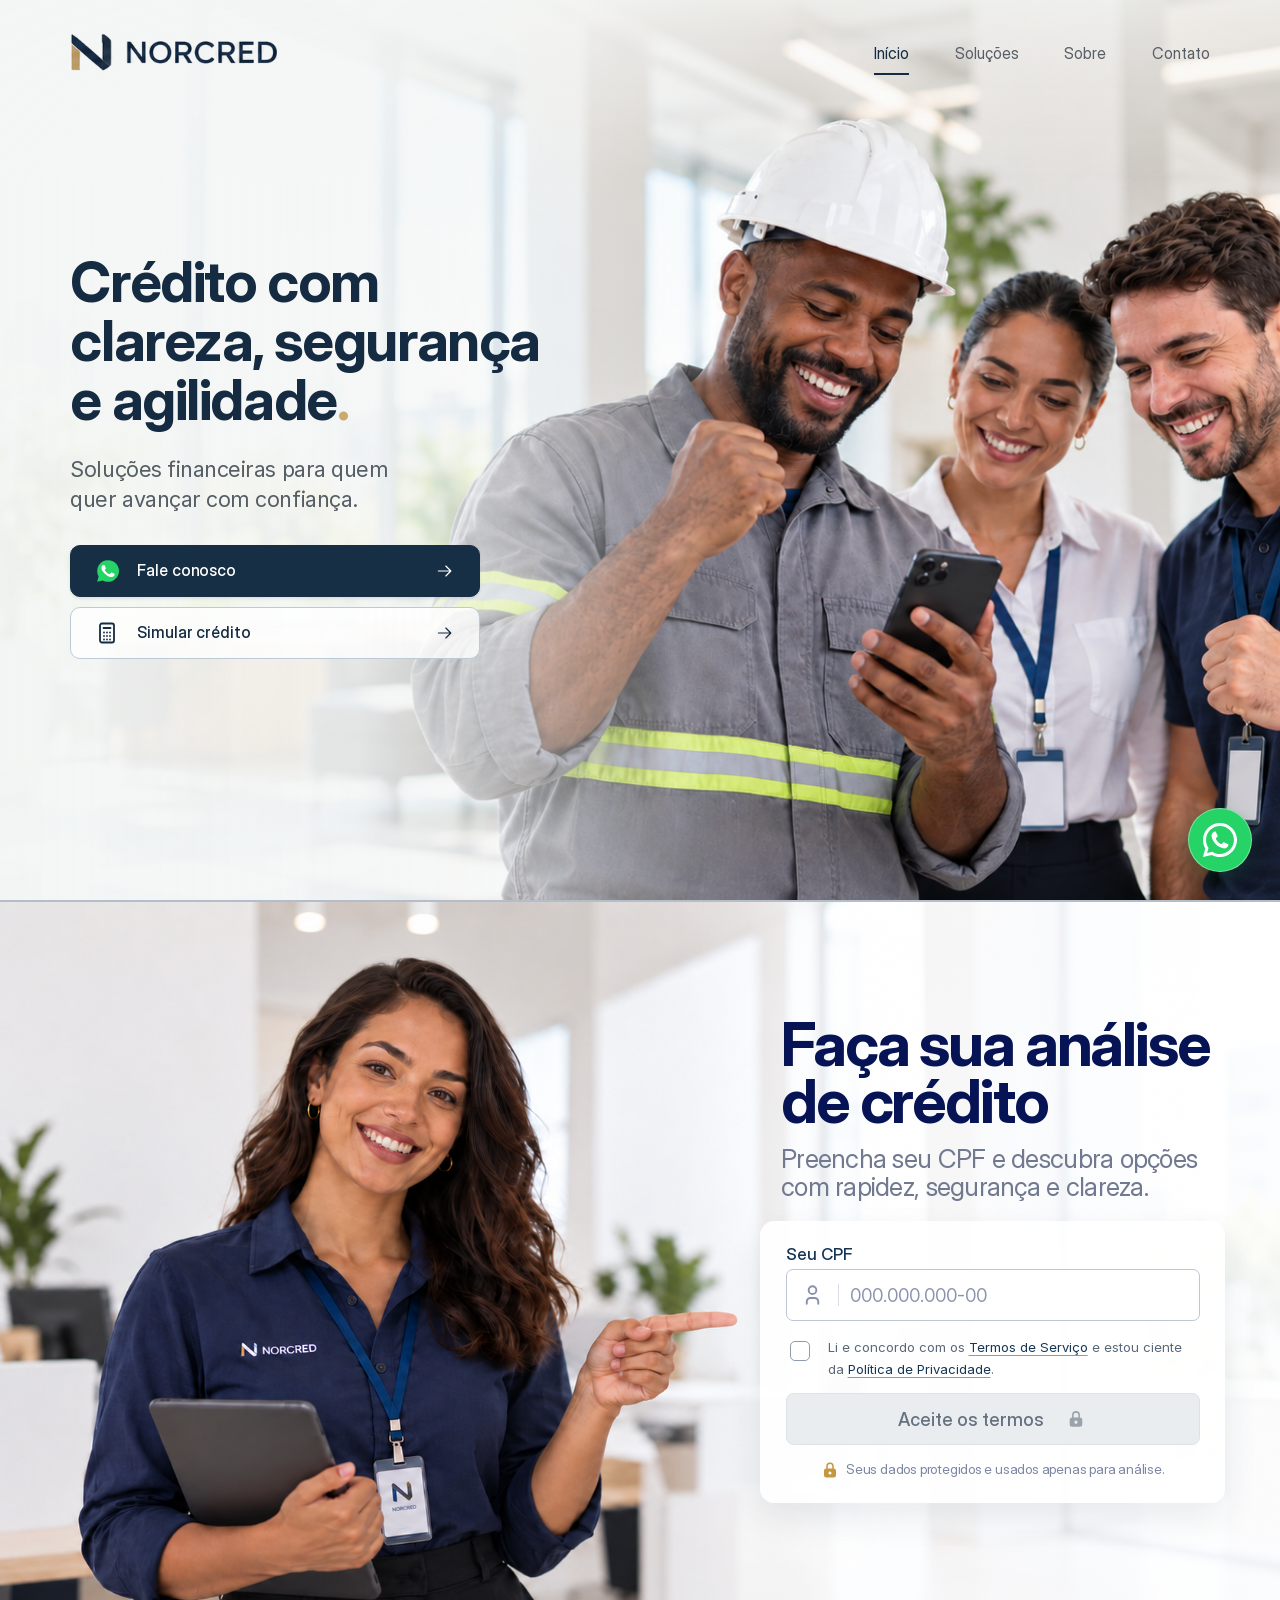
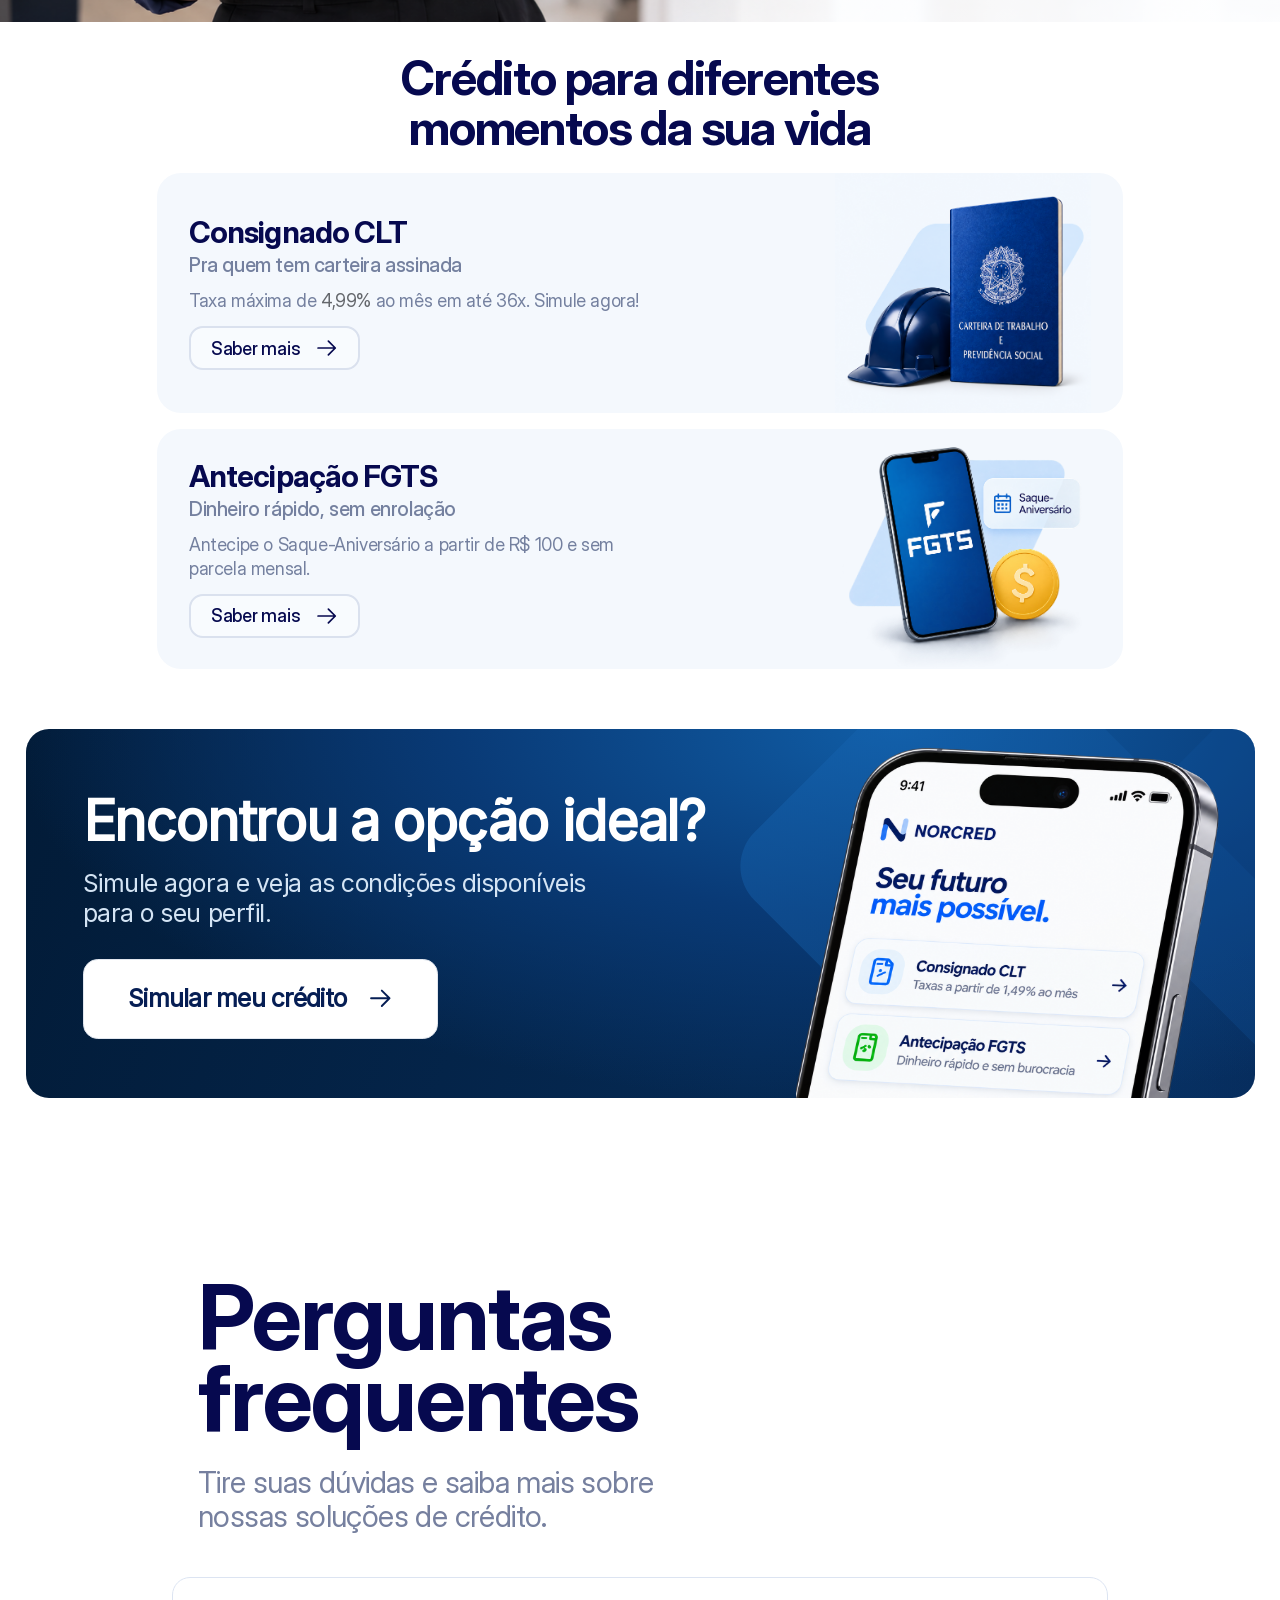
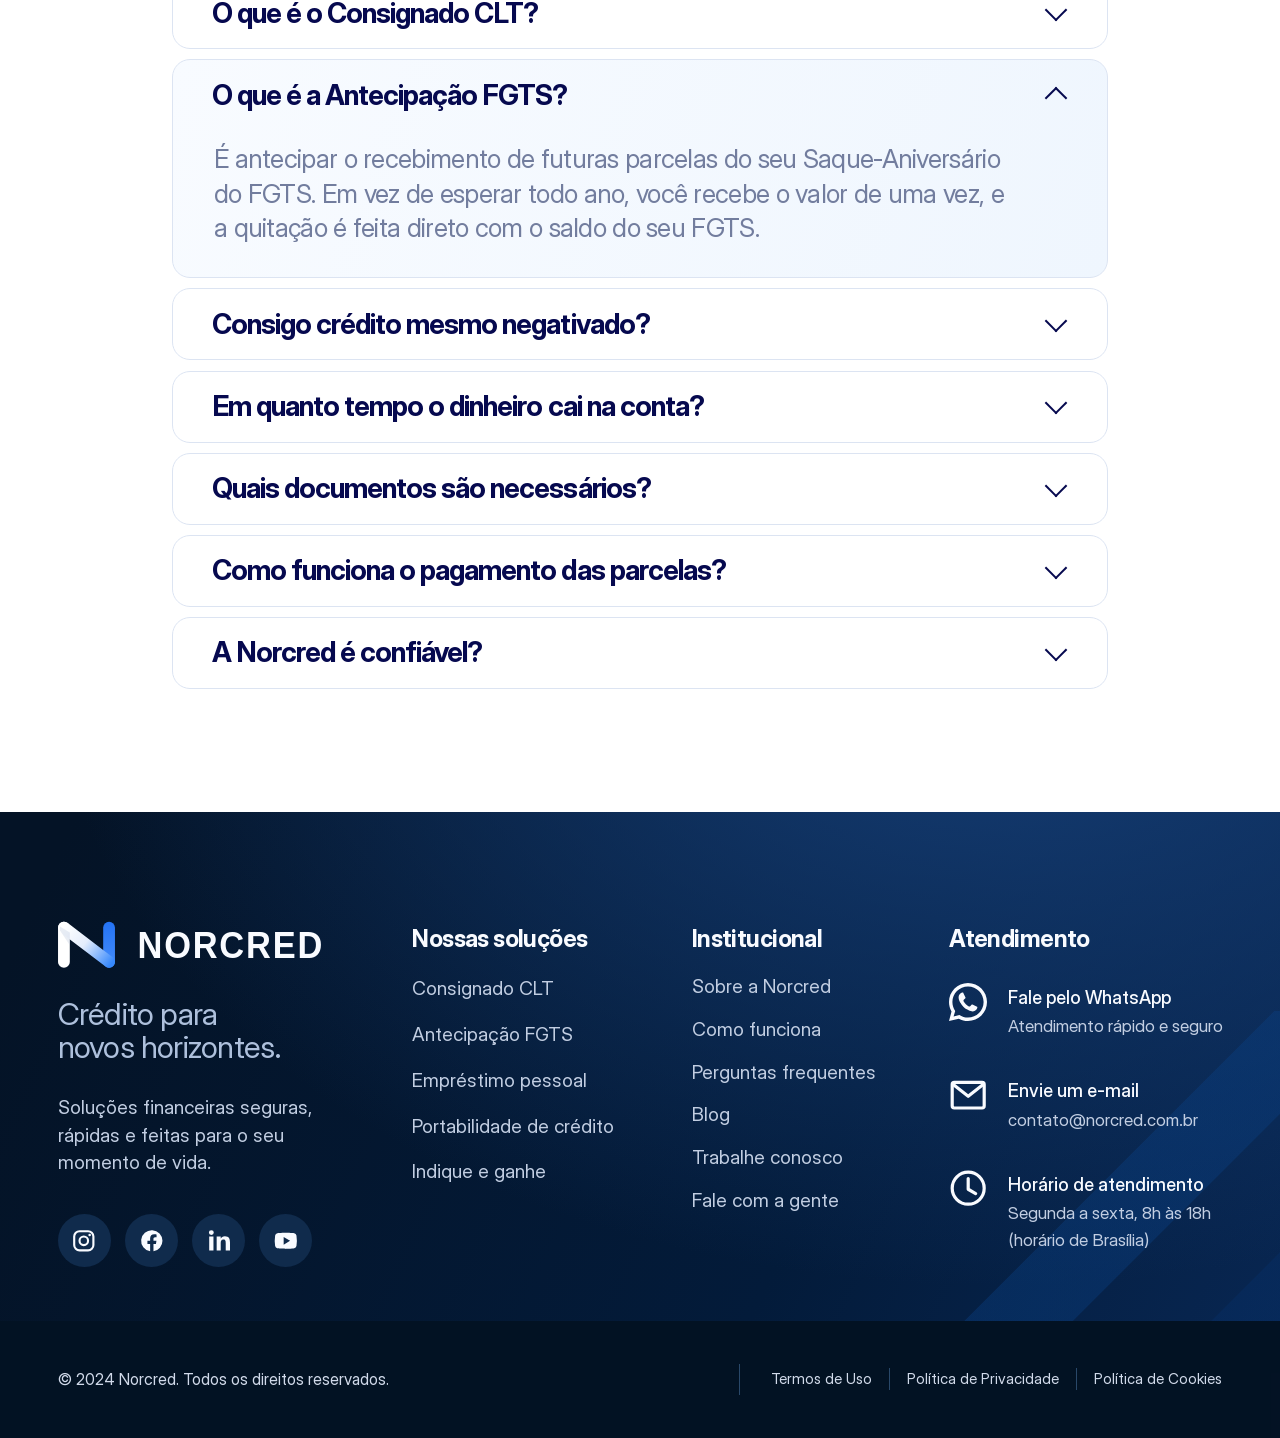
==== index.html @ 3c306333 "Publish Norcred website" ====
<!doctype html>
<html lang="pt-BR">
<head>
  <meta charset="utf-8">
  <meta name="viewport" content="width=device-width, initial-scale=1, viewport-fit=cover">
  <meta name="theme-color" content="#152b41">
  <meta name="description" content="Norcred. Crédito com clareza, segurança e agilidade. Soluções financeiras para quem quer avançar com confiança.">
  <title>Norcred — Crédito com clareza, segurança e agilidade</title>
  <link rel="preload" href="assets/fonts/InterDisplay-Regular.woff2" as="font" type="font/woff2" crossorigin>
  <link rel="preload" href="assets/fonts/InterDisplay-Bold.woff2" as="font" type="font/woff2" crossorigin>
  <link rel="preload" href="assets/fonts/InterDisplay-Medium.woff2" as="font" type="font/woff2" crossorigin>
  <link rel="preload" href="assets/fonts/Inter-Regular.woff2" as="font" type="font/woff2" crossorigin>
  <link rel="stylesheet" href="norcred.css?v=cpf-video-2">
  <link rel="stylesheet" href="simulation-banner.css">
  <link rel="stylesheet" href="footer.css">
  <link rel="stylesheet" href="motion.css">
  <script src="norcred.js?v=cpf-video-2" defer></script>
  <script src="motion.js" defer></script>
  
</head>
<body>
  <a class="skip-link" href="#conteudo">Pular para o conteúdo</a>
  <main class="hero-shell" id="inicio">
    <section class="hero" aria-labelledby="hero-title">
      <!-- The supplied photo is the decorative hero background. Copy and controls remain HTML. -->
      <div class="hero__background" aria-hidden="true">
        <div class="hero__parallax">
          <img class="hero__art" src="assets/hero-workers.png" alt="" width="1672" height="941" fetchpriority="high" decoding="async">
          <img class="hero__mobile-art" src="assets/hero-mobile.png" alt="" width="941" height="1672" fetchpriority="high" decoding="async">
        </div>
      </div>
      <div class="hero__overlay" aria-hidden="true"></div>
      <header class="site-header">
        <a class="brand" href="#inicio" aria-label="Norcred — início">
          <img src="assets/norcred-logo.png" alt="NORCRED" width="274" height="54">
        </a>
        <button class="menu-toggle" type="button" aria-label="Abrir menu" aria-expanded="false" aria-controls="main-nav">
          <span></span><span></span><span></span>
        </button>
        <nav class="main-nav" id="main-nav" aria-label="Navegação principal">
          <a class="main-nav__link is-active" href="#inicio" aria-current="page">Início</a>
          <a class="main-nav__link" href="#solucoes" data-destination="solutions">Soluções</a>
          <a class="main-nav__link" href="#sobre" data-destination="about">Sobre</a>
          <a class="main-nav__link" href="#contato" data-destination="contact">Contato</a>
        </nav>
      </header>

      <div class="hero__content" id="conteudo" tabindex="-1">
        <h1 class="hero__title" id="hero-title">
          <span>Crédito com</span>
          <span>clareza, segurança</span>
          <span>e agilidade<span class="hero__period">.</span></span>
        </h1>
        <p class="hero__description">Soluções financeiras para quem<br class="desktop-break"> quer avançar com confiança.</p>
        <div class="hero__actions" aria-label="Atendimento e simulação">
          <a class="button button--primary" href="#contato" data-destination="contact">
            <svg class="button__leading-icon button__whatsapp-icon" viewBox="0 0 24 24" aria-hidden="true" focusable="false">
              <path fill="currentColor" d="M12 2a10 10 0 0 0-8.66 15L2 22l5.13-1.34A10 10 0 1 0 12 2Z"/>
              <path fill="#fff" d="M17.47 14.38c-.3-.15-1.77-.87-2.04-.97-.27-.1-.47-.15-.67.15-.2.3-.77.97-.94 1.17-.17.2-.35.22-.65.07-.3-.15-1.26-.46-2.4-1.48-.89-.79-1.49-1.77-1.67-2.07-.17-.3-.02-.46.13-.61.13-.13.3-.35.45-.52.15-.18.2-.3.3-.5.1-.2.05-.37-.03-.52-.07-.15-.67-1.62-.92-2.22-.24-.58-.49-.5-.67-.51h-.57c-.2 0-.52.07-.8.37-.27.3-1.04 1.02-1.04 2.49s1.07 2.89 1.22 3.09c.15.2 2.11 3.22 5.11 4.52.71.3 1.27.49 1.7.62.71.23 1.36.2 1.87.12.57-.08 1.77-.72 2.02-1.42.25-.7.25-1.3.17-1.42-.07-.12-.27-.2-.57-.35Z"/>
            </svg>
            <span>Fale conosco</span>
            <svg viewBox="0 0 24 24" fill="none" aria-hidden="true"><path d="M4 12h15M13 6l6 6-6 6"/></svg>
          </a>
          <a class="button button--secondary" href="#simular" data-destination="simulation">
            <svg class="button__leading-icon" viewBox="0 0 24 24" fill="none" aria-hidden="true"><rect x="5" y="2.5" width="14" height="19" rx="2"/><path d="M8.5 7h7M9 11.5h.01M12 11.5h.01M15 11.5h.01M9 15h.01M12 15h.01M15 15h.01M9 18.5h.01M12 18.5h.01M15 18.5h.01"/></svg>
            <span>Simular crédito</span>
            <svg viewBox="0 0 24 24" fill="none" aria-hidden="true"><path d="M4 12h15M13 6l6 6-6 6"/></svg>
          </a>
        </div>
      </div>
      <p class="hero__signature">Pessoas<br>movem<br>histórias.</p>
    </section>
    <hr class="section-divider" aria-hidden="true">
    <section class="credit" id="simular" aria-labelledby="credit-title">
      <img class="credit__background" src="assets/credit-advisor.png" alt="" width="1672" height="941" loading="lazy" decoding="async">
      <img class="credit__mobile-art" src="assets/credit-mobile-consent.png" alt="" width="941" height="1672" loading="lazy" decoding="async">
      <video class="credit__motion" muted playsinline preload="none" disablepictureinpicture aria-hidden="true" tabindex="-1"></video>
      <div class="credit__content">
        <div class="credit__intro">
          <h2 id="credit-title">Faça sua análise<br> de crédito</h2>
          <p>Preencha seu CPF e descubra opções<br class="credit__break"> com rapidez, segurança e clareza.</p>
        </div>
        <form class="credit__form" novalidate>
          <label for="cpf">Seu CPF</label>
          <div class="credit__field">
            <span class="credit__user" aria-hidden="true"></span>
            <input id="cpf" name="cpf" type="text" inputmode="numeric" autocomplete="off" spellcheck="false" maxlength="14" placeholder="000.000.000-00" required aria-describedby="cpf-error cpf-privacy">
          </div>
          <p class="credit__error" id="cpf-error" aria-live="polite" hidden></p>
          <div class="credit__consent">
            <input id="credit-consent" name="termsAccepted" type="checkbox" required aria-labelledby="credit-consent-label" aria-describedby="credit-consent-error" data-terms-version="2026-09-27">
            <p id="credit-consent-label"><label for="credit-consent">Li e concordo com os</label> <a href="termos-de-uso.html" target="_blank" rel="noopener" aria-label="Termos de Serviço (abre em nova aba)">Termos de Serviço</a> <label for="credit-consent">e estou ciente da</label> <a href="politica-de-privacidade.html" target="_blank" rel="noopener" aria-label="Política de Privacidade (abre em nova aba)">Política de Privacidade</a>.</p>
          </div>
          <p class="credit__error" id="credit-consent-error" aria-live="polite" hidden></p>
          <button class="credit__submit" type="submit" disabled aria-label="Aceite os termos para continuar" aria-describedby="credit-consent-label">
            <span class="credit__submit-copy" aria-hidden="true"><span class="credit__submit-pending">Aceite os termos</span><span class="credit__submit-ready">Analisar crédito</span></span><span class="credit__arrow" aria-hidden="true"></span>
          </button>
          <span class="visually-hidden" id="credit-consent-status" role="status"></span>
          <p class="credit__privacy" id="cpf-privacy"><span class="credit__lock" aria-hidden="true"></span><span>Seus dados protegidos e usados apenas para análise.</span></p>
        </form>
      </div>
    </section>
    <section class="solutions" id="solucoes" aria-labelledby="solutions-title">
      <div class="solutions__inner">
        <header class="solutions__header">
          <h2 id="solutions-title">Crédito para diferentes<br class="solutions__title-break"> momentos da sua vida</h2>
        </header>
        <div class="solutions__list">
          <article class="solution-card solution-card--clt" aria-labelledby="solution-clt-title">
            <div class="solution-card__content">
              <h3 id="solution-clt-title">Consignado CLT</h3>
              <p class="solution-card__subtitle">Pra quem tem carteira assinada</p>
              <p class="solution-card__description">Taxa máxima de <span>4,99%</span> ao mês<br class="solution-card__break"> em até 36x. Simule agora!</p>
              <a class="solution-card__link" href="#simular" aria-label="Saber mais sobre Consignado CLT">
                Saber mais
                <svg viewBox="0 0 32 32" fill="none" aria-hidden="true"><path d="M3 16h25M18 6l10 10-10 10"/></svg>
              </a>
            </div>
            <img class="solution-card__art" src="assets/solutions-clt.png" alt="" width="1254" height="1254" loading="lazy" decoding="async">
          </article>
          <article class="solution-card solution-card--fgts" aria-labelledby="solution-fgts-title">
            <div class="solution-card__content">
              <h3 id="solution-fgts-title">Antecipação FGTS</h3>
              <p class="solution-card__subtitle">Dinheiro rápido, sem enrolação</p>
              <p class="solution-card__description">Antecipe o Saque-Aniversário<br class="solution-card__break"> a partir de R$ 100 e sem<br class="solution-card__break"> parcela mensal.</p>
              <a class="solution-card__link" href="#simular" aria-label="Saber mais sobre Antecipação FGTS">
                Saber mais
                <svg viewBox="0 0 32 32" fill="none" aria-hidden="true"><path d="M3 16h25M18 6l10 10-10 10"/></svg>
              </a>
            </div>
            <img class="solution-card__art" src="assets/solutions-fgts.png" alt="" width="1254" height="1254" loading="lazy" decoding="async">
          </article>
        </div>
      </div>
    </section>
    <section class="simulation-banner" aria-labelledby="simulation-banner-title">
      <div class="simulation-banner__panel">
        <div class="simulation-banner__content">
          <h2 id="simulation-banner-title">Encontrou a opção ideal?</h2>
          <p class="simulation-banner__description">Simule agora e veja as condições disponíveis<br class="simulation-banner__break"> para o seu perfil.</p>
          <div class="simulation-banner__actions">
            <a class="simulation-banner__button" href="#simular">
              <span>Simular meu crédito</span>
              <svg viewBox="0 0 32 32" fill="none" aria-hidden="true"><path d="M4 16h24M18 6l10 10-10 10"/></svg>
            </a>
          </div>
        </div>
        <img class="simulation-banner__phone" src="assets/simulation-phone.png" alt="" width="1254" height="1254" loading="lazy" decoding="async">
      </div>
    </section>
    <section class="faq" id="perguntas-frequentes" aria-labelledby="faq-title">
      <div class="faq__inner">
        <header class="faq__header">
          <div class="faq__intro">
            <h2 id="faq-title">Perguntas<br>frequentes</h2>
            <p>Tire suas dúvidas e saiba mais sobre<br class="faq__break"> nossas soluções de crédito.</p>
          </div>
          <img class="faq__art" src="assets/faq-bubbles.png" alt="" width="1254" height="1254" loading="lazy" decoding="async">
        </header>
        <div class="faq__list">
          <details class="faq__item" name="norcred-faq">
            <summary>O que é o Consignado CLT?<span class="faq__chevron" aria-hidden="true"></span></summary>
            <div class="faq__answer"><p>É uma modalidade de crédito para quem trabalha com carteira assinada, com parcelas descontadas diretamente na folha de pagamento. As condições e a disponibilidade dependem da análise da instituição financeira.</p></div>
          </details>
          <details class="faq__item" name="norcred-faq" open>
            <summary>O que é a Antecipação FGTS?<span class="faq__chevron" aria-hidden="true"></span></summary>
            <div class="faq__answer"><p>É antecipar o recebimento de futuras parcelas do seu Saque-Aniversário do FGTS. Em vez de esperar todo ano, você recebe o valor de uma vez, e a quitação é feita direto com o saldo do seu FGTS.</p></div>
          </details>
          <details class="faq__item" name="norcred-faq">
            <summary>Consigo crédito mesmo negativado?<span class="faq__chevron" aria-hidden="true"></span></summary>
            <div class="faq__answer"><p>A disponibilidade depende da modalidade de crédito e dos critérios da instituição financeira. A simulação permite consultar as opções para o seu perfil, sem garantia de aprovação.</p></div>
          </details>
          <details class="faq__item" name="norcred-faq">
            <summary>Em quanto tempo o dinheiro cai na conta?<span class="faq__chevron" aria-hidden="true"></span></summary>
            <div class="faq__answer"><p>O prazo varia conforme a modalidade, a aprovação da proposta e a validação dos dados. Confira a previsão de liberação durante a contratação.</p></div>
          </details>
          <details class="faq__item" name="norcred-faq">
            <summary>Quais documentos são necessários?<span class="faq__chevron" aria-hidden="true"></span></summary>
            <div class="faq__answer"><p>A documentação depende da modalidade e da instituição financeira. Tenha em mãos seu CPF, documento de identificação e dados bancários; outros documentos poderão ser solicitados durante a análise.</p></div>
          </details>
          <details class="faq__item" name="norcred-faq">
            <summary>Como funciona o pagamento das parcelas?<span class="faq__chevron" aria-hidden="true"></span></summary>
            <div class="faq__answer"><p>No Consignado CLT, as parcelas são descontadas na folha de pagamento. Na Antecipação FGTS, a quitação utiliza os valores do Saque-Aniversário vinculados ao contrato. Confira as condições da sua proposta antes de contratar.</p></div>
          </details>
          <details class="faq__item" name="norcred-faq">
            <summary>A Norcred é confiável?<span class="faq__chevron" aria-hidden="true"></span></summary>
            <div class="faq__answer"><p>Antes de contratar, confira os canais oficiais, a identificação da instituição responsável e as condições da proposta. Para esclarecer informações sobre a Norcred, consulte diretamente os canais oficiais da empresa.</p></div>
          </details>
        </div>
      </div>
    </section>
  </main>

  <footer class="site-footer" aria-label="Rodapé Norcred">
    <div class="site-footer__main">
      <div class="site-footer__inner">
        <div class="site-footer__columns">
          <div class="site-footer__brand">
            <a class="site-footer__logo" href="#inicio" aria-label="Norcred — início"><img src="assets/footer-logo.svg" alt="NORCRED" width="274" height="54" loading="lazy"></a>
            <p class="site-footer__tagline">Crédito para<br>novos horizontes.</p>
            <p class="site-footer__description">Soluções financeiras seguras,<br>rápidas e feitas para o seu<br>momento de vida.</p>
            <nav class="site-footer__social" aria-label="Redes sociais">
              <a href="#instagram" data-destination="instagram" aria-label="Instagram"><svg viewBox="0 0 24 24" fill="none" aria-hidden="true"><rect x="3" y="3" width="18" height="18" rx="5" stroke="currentColor" stroke-width="2"/><circle cx="12" cy="12" r="4" stroke="currentColor" stroke-width="2"/><circle cx="17.5" cy="6.5" r="1.2" fill="currentColor"/></svg></a>
              <a href="#facebook" data-destination="facebook" aria-label="Facebook"><svg viewBox="0 0 24 24" fill="currentColor" aria-hidden="true"><path d="M22 12a10 10 0 1 0-11.56 9.88v-6.99H7.9V12h2.54V9.8c0-2.51 1.5-3.9 3.78-3.9 1.1 0 2.24.2 2.24.2v2.46H15.2c-1.24 0-1.63.77-1.63 1.56V12h2.78l-.45 2.89h-2.33v6.99A10 10 0 0 0 22 12Z"/></svg></a>
              <a href="#linkedin" data-destination="linkedin" aria-label="LinkedIn"><svg viewBox="0 0 24 24" fill="currentColor" aria-hidden="true"><path d="M3 8h4v13H3zm2-6a2.3 2.3 0 1 0 0 4.6A2.3 2.3 0 0 0 5 2Zm5 6h3.8v1.8h.1c.5-1 1.8-2.1 3.8-2.1 4 0 4.8 2.6 4.8 6V21h-4v-6.5c0-1.6 0-3.6-2.2-3.6s-2.5 1.7-2.5 3.5V21H10Z"/></svg></a>
              <a href="#youtube" data-destination="youtube" aria-label="YouTube"><svg viewBox="0 0 24 24" fill="currentColor" aria-hidden="true"><path d="M22 7.1a3 3 0 0 0-2.1-2.2C18 4.4 12 4.4 12 4.4s-6 0-7.9.5A3 3 0 0 0 2 7.1a31 31 0 0 0 0 9.8 3 3 0 0 0 2.1 2.2c1.9.5 7.9.5 7.9.5s6 0 7.9-.5a3 3 0 0 0 2.1-2.2 31 31 0 0 0 0-9.8ZM10 15.6V8.4l6 3.6Z"/></svg></a>
            </nav>
          </div>
          <nav class="site-footer__nav" aria-labelledby="footer-solutions-title">
            <h2 id="footer-solutions-title">Nossas soluções</h2>
            <ul>
              <li><a href="#solution-clt-title">Consignado CLT</a></li>
              <li><a href="#solution-fgts-title">Antecipação FGTS</a></li>
              <li><a href="#emprestimo-pessoal" data-destination="personalLoan">Empréstimo pessoal</a></li>
              <li><a href="#portabilidade" data-destination="portability">Portabilidade de crédito</a></li>
              <li><a href="#indique-e-ganhe" data-destination="referral">Indique e ganhe</a></li>
            </ul>
          </nav>
          <nav class="site-footer__nav" aria-labelledby="footer-institutional-title">
            <h2 id="footer-institutional-title">Institucional</h2>
            <ul>
              <li><a href="#sobre" data-destination="about">Sobre a Norcred</a></li>
              <li><a href="#como-funciona" data-destination="howItWorks">Como funciona</a></li>
              <li><a href="#perguntas-frequentes">Perguntas frequentes</a></li>
              <li><a href="#blog" data-destination="blog">Blog</a></li>
              <li><a href="#trabalhe-conosco" data-destination="careers">Trabalhe conosco</a></li>
              <li><a href="#contato" data-destination="contact">Fale com a gente</a></li>
            </ul>
          </nav>
          <section class="site-footer__contact" aria-labelledby="footer-contact-title">
            <h2 id="footer-contact-title">Atendimento</h2>
            <a class="site-footer__contact-item" href="#contato" data-destination="whatsapp">
              <span class="site-footer__whatsapp" aria-hidden="true"></span>
              <span><strong>Fale pelo WhatsApp</strong><span>Atendimento rápido e seguro</span></span>
            </a>
            <a class="site-footer__contact-item" href="mailto:contato@norcred.com.br">
              <svg viewBox="0 0 36 36" fill="none" aria-hidden="true"><rect x="3" y="6" width="30" height="24" rx="2"/><path d="m4 8 14 11L32 8"/></svg>
              <span><strong>Envie um e-mail</strong><span>contato@norcred.com.br</span></span>
            </a>
            <div class="site-footer__contact-item">
              <svg viewBox="0 0 36 36" fill="none" aria-hidden="true"><circle cx="18" cy="18" r="15"/><path d="M18 9v10l7 4"/></svg>
              <span><strong>Horário de atendimento</strong><span>Segunda a sexta, 8h às 18h<br>(horário de Brasília)</span></span>
            </div>
          </section>
        </div>
      </div>
    </div>
    <div class="site-footer__bottom">
      <div class="site-footer__inner site-footer__legal">
        <p>© 2024 Norcred. Todos os direitos reservados.</p>
        <nav aria-label="Informações legais">
          <a href="termos-de-uso.html">Termos de Uso</a>
          <a href="politica-de-privacidade.html">Política de Privacidade</a>
          <a href="politica-de-privacidade.html#cookies">Política de Cookies</a>
        </nav>
      </div>
    </div>
  </footer>

  <a class="whatsapp-float" href="#contato" data-destination="whatsapp" aria-label="Fale com a Norcred pelo WhatsApp" title="Fale conosco pelo WhatsApp">
    <span class="whatsapp-float__icon" aria-hidden="true"></span>
  </a>

  <!-- This small fallback prevents demo links from silently leading to non-existent pages. -->
  <dialog class="connection-dialog" aria-labelledby="dialog-title" aria-describedby="dialog-description">
    <form method="dialog"><button class="dialog-close" aria-label="Fechar" type="submit">×</button></form>
    <p class="dialog-eyebrow">NORCRED</p>
    <h2 id="dialog-title">Fale com a Norcred</h2>
    <p id="dialog-description"></p>
    <form method="dialog"><button class="dialog-confirm" type="submit">Entendi</button></form>
  </dialog>
  <noscript><p class="noscript-note">Para ativar os links de atendimento desta demonstração, habilite o JavaScript.</p></noscript>

</body>
</html>
---- norcred.css ----
/* Critical faces are preloaded. Optional swapping prevents late font layout shifts. */
/* NORCRED — fonts, tokens, layout, components, states, motion, responsive rules. */
@font-face {
  font-family: 'Norcred Display'; font-style: normal; font-weight: 400; font-display: optional;
  src: local('Inter Display'), local('Inter Display Regular'), url('assets/fonts/InterDisplay-Regular.woff2') format('woff2');
}
@font-face {
  font-family: 'Norcred Display'; font-style: normal; font-weight: 500; font-display: optional;
  src: local('Inter Display Medium'), url('assets/fonts/InterDisplay-Medium.woff2') format('woff2');
}
@font-face {
  font-family: 'Norcred Display'; font-style: normal; font-weight: 700; font-display: optional;
  src: local('Inter Display Bold'), url('assets/fonts/InterDisplay-Bold.woff2') format('woff2');
}
@font-face {
  font-family: 'Norcred Text'; font-style: normal; font-weight: 400; font-display: optional;
  src: local('Inter Regular'), url('assets/fonts/Inter-Regular.woff2') format('woff2');
}
@font-face {
  font-family: 'Norcred Signature'; font-style: normal; font-weight: 400; font-display: swap;
  src: url('assets/fonts/Caveat-Regular.ttf') format('truetype');
}

/* 1. TOKENS — fluid values resolve against the hero's container. */
:root {
  color-scheme: light;
  --color-ink: #142b41;
  --color-muted: #555d65;
  --color-page: #ececeb;
  --color-surface: #f4f6f5;
  --color-primary: #152b41;
  --color-primary-hover: #223f59;
  --color-secondary: #26374a;
  --color-border: #a5a7ac;
  --color-focus: #967a3e;
  --scroll-track: #e6e6e2;
  --scroll-thumb: #967a4c;
  --scroll-thumb-light: #b6a078;
  --scroll-thumb-active: #786039;
  --font-display: 'Norcred Display', 'Inter', Arial, sans-serif;
  --font-text: 'Norcred Text', 'Inter', Arial, sans-serif;
  --space-1: .5rem;
  --space-2: .75rem;
  --space-3: 1rem;
  --space-4: 1.5rem;
  --space-5: 2rem;
  --space-6: 3rem;
  --radius-sm: .5rem;
  --radius-md: .625rem;
  --radius-lg: .75rem;
  --radius-dialog: 1rem;
  --touch-target: 2.75rem;
  --ease-out: cubic-bezier(.22, 1, .36, 1);
  --duration-interaction: 220ms;
  --duration-entrance: 700ms;
  --parallax-limit: 5px;
}

.hero {
  --fluid-unit: 1vw;
  --content-width: 93rem;
  --page-padding: max(clamp(1.25rem, calc(5.5 * var(--fluid-unit)), 5.75rem), env(safe-area-inset-left), env(safe-area-inset-right));
  --header-padding: max(clamp(1.5rem, calc(2.4 * var(--fluid-unit)), 2.5rem), env(safe-area-inset-top));
  --logo-width: clamp(10.5rem, calc(16.4 * var(--fluid-unit)), 17.125rem);
  --text-title: clamp(3rem, calc(4.426 * var(--fluid-unit)), 5rem);
  --text-body: clamp(1.125rem, calc(1.675 * var(--fluid-unit)), 1.75rem);
  --text-nav: clamp(1rem, calc(1.2 * var(--fluid-unit)), 1.25rem);
  --text-button: clamp(1rem, calc(1.196 * var(--fluid-unit)), 1.25rem);
  --title-leading: 1.04;
  --body-leading: 1.4;
  --title-width: 55%;
  --body-width: 29rem;
  --actions-width: 55%;
  --content-top: clamp(4rem, 9svh, 8rem);
  --content-bottom: clamp(6rem, 16svh, 12rem);
  --content-margin: auto;
  --description-gap: clamp(1.5rem, calc(1.6 * var(--fluid-unit)), 1.75rem);
  --actions-gap: clamp(1.75rem, calc(2.43 * var(--fluid-unit)), 2.75rem);
  --button-gap: clamp(.75rem, calc(2 * var(--fluid-unit)), 2.125rem);
  --nav-gap: clamp(1.5rem, calc(3.55 * var(--fluid-unit)), 3.75rem);
  --button-height: 3.5rem;
  --button-width: clamp(11rem, calc(14.23 * var(--fluid-unit)), 15rem);
  --button-padding: clamp(1.25rem, calc(2 * var(--fluid-unit)), 2rem);
  --button-icon-gap: var(--space-3);
  --button-radius: var(--radius-lg);
  --hero-height: max(42rem, 100svh);
  --photo-height: 100%;
  --photo-reserve: 0px;
  --photo-position: center;
  --image-bleed: 0px;
  --parallax-enabled: 1;
  --overlay: linear-gradient(90deg, rgba(244,246,245,.96) 0%, rgba(244,246,245,.88) 28%, rgba(244,246,245,.5) 42%, rgba(244,246,245,0) 60%), linear-gradient(180deg, rgba(244,246,245,.72) 0%, rgba(244,246,245,0) 20%);
}

@supports (width: 1cqw) {
  .hero { --fluid-unit: 1cqw; }
}

/* 2. LAYOUT — only image layers and the compact navigation float. */
*, *::before, *::after { box-sizing: border-box; }
html { scroll-behavior: smooth; }
/* Native desktop controls retain dragging, keyboard and wheel behavior. */
html, .connection-dialog, .main-nav {
  scrollbar-width: thin;
  scrollbar-color: var(--scroll-thumb) var(--scroll-track);
}
@supports selector(::-webkit-scrollbar) {
  html, .connection-dialog, .main-nav { scrollbar-width: auto; scrollbar-color: auto; }
  ::-webkit-scrollbar { width: 12px; height: 12px; }
  ::-webkit-scrollbar-track { background: var(--scroll-track); }
  ::-webkit-scrollbar-thumb {
    min-height: 48px;
    border: 3px solid var(--scroll-track);
    border-radius: 999px;
    background: linear-gradient(90deg, var(--scroll-thumb-light), var(--scroll-thumb));
    background-clip: padding-box;
  }
  ::-webkit-scrollbar-thumb:hover { background: var(--scroll-thumb); background-clip: padding-box; }
  ::-webkit-scrollbar-thumb:active { background: var(--scroll-thumb-active); background-clip: padding-box; }
  ::-webkit-scrollbar-button { display: none; }
  ::-webkit-scrollbar-corner { background: var(--scroll-track); }
}
/* Touch indicator is decorative: gestures and page scrolling stay native. */
.scroll-indicator {
  display: none;
  position: fixed;
  z-index: 4;
  inset: max(12px, env(safe-area-inset-top)) max(4px, env(safe-area-inset-right)) max(12px, env(safe-area-inset-bottom)) auto;
  width: 3px;
  pointer-events: none;
  border-radius: 999px;
  opacity: .45;
  transition: opacity 260ms ease;
}
.scroll-indicator__thumb {
  display: block;
  width: 100%;
  border-radius: inherit;
  background: linear-gradient(90deg, #c8b58e, var(--scroll-thumb));
  box-shadow: 0 0 0 1px rgba(244, 246, 245, .4);
}
@media (pointer: coarse) {
  html.has-touch-scrollbar { scrollbar-width: none; }
  html.has-touch-scrollbar::-webkit-scrollbar { display: none; }
  .has-touch-scrollbar .scroll-indicator { display: block; }
  .scroll-indicator.is-scrolling { opacity: 1; }
}
@media (prefers-reduced-motion: reduce) {
  .scroll-indicator { transition: none; }
}
@media (forced-colors: active) {
  html, html.has-touch-scrollbar, .connection-dialog, .main-nav { scrollbar-color: auto; scrollbar-width: auto; }
  html.has-touch-scrollbar::-webkit-scrollbar { display: block; }
  ::-webkit-scrollbar-thumb { background: ButtonText; border-color: Canvas; }
  ::-webkit-scrollbar-track, ::-webkit-scrollbar-corner { background: Canvas; }
  .has-touch-scrollbar .scroll-indicator { display: none; }
}
body { margin: 0; background: var(--color-page); color: var(--color-ink); font-family: var(--font-display); -webkit-font-smoothing: antialiased; }
a { color: inherit; text-decoration: none; }
button { font: inherit; cursor: pointer; }
button, a { -webkit-tap-highlight-color: transparent; }
img { display: block; max-width: 100%; }
.hero-shell { container: norcred / inline-size; }
.hero {
  position: relative;
  isolation: isolate;
  display: flex;
  flex-direction: column;
  min-height: var(--hero-height);
  padding-bottom: var(--photo-reserve);
  background: var(--color-surface);
}
.hero__background, .hero__overlay { position: absolute; pointer-events: none; }
.hero__background { inset: auto 0 0; height: var(--photo-height); overflow: hidden; z-index: 0; }
.hero__parallax { position: absolute; inset: calc(-1 * var(--image-bleed)); transform: translate3d(var(--pointer-x, 0px), var(--pointer-y, 0px), 0); transition: transform 400ms var(--ease-out); }
.hero__art { width: 100%; height: 100%; object-fit: cover; object-position: var(--photo-position); user-select: none; }
.hero__mobile-art, .hero__signature { display: none; }
.hero__overlay { inset: 0; z-index: 1; background: var(--overlay); }
.site-header, .hero__content { position: relative; width: min(var(--content-width), calc(100% - var(--page-padding) * 2)); margin-inline: auto; }
.site-header { display: flex; align-items: center; justify-content: space-between; gap: var(--space-4); padding-top: var(--header-padding); z-index: 3; }
.hero__content { z-index: 2; margin-block: var(--content-margin); padding-block: var(--content-top) var(--content-bottom); }
.hero__actions { display: flex; flex-wrap: wrap; align-items: stretch; gap: var(--button-gap); max-width: var(--actions-width); margin-top: var(--actions-gap); }

/* 3. COMPONENTS */
.brand { display: block; flex: 0 1 auto; width: var(--logo-width); }
.brand img { width: 100%; height: auto; }
.main-nav { display: flex; align-items: center; gap: var(--nav-gap); }
.main-nav__link { position: relative; display: inline-flex; align-items: center; min-height: var(--touch-target); font-size: var(--text-nav); line-height: 1.5; color: #585e65; white-space: nowrap; }
.main-nav__link::after { content: ''; position: absolute; height: 2px; inset: auto 0 0; background: currentColor; transform: scaleX(0); transform-origin: left; transition: transform var(--duration-interaction) var(--ease-out); }
.menu-toggle { display: none; }
.hero__title { max-width: var(--title-width); margin: 0; font-size: var(--text-title); font-weight: 700; line-height: var(--title-leading); letter-spacing: -.025em; }
.hero__title span { display: block; overflow-wrap: anywhere; }
.hero__title .hero__period { display: inline; }
.hero__description { max-width: var(--body-width); margin: var(--description-gap) 0 0; font: 400 var(--text-body)/var(--body-leading) var(--font-text); letter-spacing: -.022em; color: var(--color-muted); }
.button { display: inline-flex; justify-content: space-between; align-items: center; gap: var(--button-icon-gap); flex: 0 1 auto; min-height: var(--button-height); min-width: var(--button-width); max-width: 100%; padding: var(--space-3) var(--button-padding); border: 1.5px solid transparent; border-radius: var(--button-radius); font: 400 var(--text-button)/1.3 var(--font-text); letter-spacing: -.008em; transition: transform var(--duration-interaction) var(--ease-out); }
.button span { min-width: 0; }
.button svg { width: 1.25rem; height: 1.25rem; flex-shrink: 0; stroke: currentColor; stroke-width: 1.35; stroke-linecap: round; stroke-linejoin: round; transition: transform var(--duration-interaction) var(--ease-out); }
.button .button__leading-icon { display: none; }
.button--primary { color: #fff; background: var(--color-primary); border-color: rgba(255,255,255,.82); box-shadow: inset 0 0 0 1px rgba(6,24,42,.50); }
.button--secondary { color: var(--color-secondary); background: rgba(244,246,245,.35); border-color: var(--color-border); }
.skip-link { position: fixed; top: var(--space-2); left: var(--space-2); z-index: 5; transform: translateY(calc(-100% - 1rem)); padding: var(--space-2) 1.125rem; color: #fff; background: var(--color-ink); border-radius: var(--radius-sm); }
.connection-dialog { width: min(27.5rem, calc(100% - 2.5rem)); max-height: calc(100svh - 2.5rem); overflow-y: auto; padding: clamp(1.5rem, 5vw, 2.25rem); border: 1px solid #d7d9d9; border-radius: var(--radius-dialog); color: var(--color-ink); background: #f4f4f0; box-shadow: 0 24px 90px rgba(15,29,44,.15); }
.connection-dialog::backdrop { background: rgba(12,24,37,.34); backdrop-filter: blur(4px); }
.dialog-close { position: absolute; top: .625rem; right: var(--space-2); width: var(--touch-target); height: var(--touch-target); border: 0; background: transparent; color: var(--color-ink); font-size: 1.75rem; }
.dialog-eyebrow { font-size: .75rem; letter-spacing: .18em; margin: 0 0 1.375rem; }
.connection-dialog h2 { font-size: 1.75rem; line-height: 1.13; letter-spacing: -.03em; margin: 0 0 1.125rem; }
#dialog-description { font-size: 1rem; line-height: 1.55; color: var(--color-muted); }
.dialog-confirm { min-height: var(--touch-target); padding: var(--space-2) 1.375rem; background: var(--color-ink); color: white; border: 0; border-radius: var(--radius-sm); margin-top: var(--space-2); }
.noscript-note { padding: 1.25rem; font: .875rem/1.5 Arial, sans-serif; }

/* 4. STATES — keyboard focus is independent of hover and motion. */
a:focus-visible, button:focus-visible, .hero__content:focus-visible { outline: 3px solid var(--color-focus); outline-offset: 6px; }
.skip-link:focus { transform: none; }
.skip-link:not(:focus) { clip-path: inset(50%); }
.main-nav__link:is(:hover, :focus-visible, .is-active) { color: var(--color-ink); }
.main-nav__link:is(:hover, :focus-visible, .is-active)::after { transform: scaleX(1); }
.button--primary:hover { background: var(--color-primary-hover); }
.button--secondary:hover { background: rgba(255,255,255,.65); border-color: #727c87; }
.button:active { transform: translateY(0); }
.menu-toggle[aria-expanded='true'] span:first-child { transform: translateY(6px) rotate(45deg); }
.menu-toggle[aria-expanded='true'] span:nth-child(2) { opacity: 0; }
.menu-toggle[aria-expanded='true'] span:last-child { transform: translateY(-6px) rotate(-45deg); }

/* 5. ANIMATIONS — finite entrances; no idle animation loop. */
@keyframes hero-enter {
  from { opacity: 0; transform: translateY(10px); }
  to { opacity: 1; transform: translateY(0); }
}
@keyframes hero-image-enter {
  from { transform: scale(1.02); }
  to { transform: scale(1); }
}
@media (prefers-reduced-motion: no-preference) {
  .site-header, .hero__title, .hero__description, .hero__actions .button { animation: hero-enter var(--duration-entrance) var(--ease-out) backwards; }
  .site-header { animation-delay: 60ms; }
  .hero__title { animation-delay: 140ms; }
  .hero__description { animation-delay: 240ms; }
  .hero__actions .button:first-child { animation-delay: 340ms; }
  .hero__actions .button:last-child { animation-delay: 420ms; }
  .hero__art { animation: hero-image-enter 1100ms var(--ease-out) backwards; }
}
@media (hover: hover) and (pointer: fine) and (prefers-reduced-motion: no-preference) {
  .hero { --image-bleed: 6px; }
  .button:hover { transform: translateY(-2px); }
  .button:hover svg { transform: translateX(3px); }
  .button:active { transform: translateY(0); }
}

/* 6. RESPONSIVE RULES — the wrapper, not the window, selects the layout. */
@container norcred (width < 64rem) {
  .hero {
    --photo-height: clamp(20rem, calc(65 * var(--fluid-unit)), 38rem);
    --photo-reserve: var(--photo-height);
    --photo-position: 68% center;
    --hero-height: 100svh;
    --content-margin: 0;
    --content-top: clamp(3rem, 6svh, 5rem);
    --content-bottom: var(--space-5);
    --title-width: 42rem;
    --text-title: clamp(2rem, calc(6 * var(--fluid-unit)), 4rem);
    --body-width: 32rem;
    --text-body: clamp(1.125rem, calc(2.8 * var(--fluid-unit)), 1.5rem);
    --actions-width: 32rem;
    --image-bleed: 0px;
    --parallax-enabled: 0;
    --overlay: linear-gradient(180deg, var(--color-surface) 0%, var(--color-surface) calc(100% - var(--photo-height)), rgba(244,246,245,0) calc(100% - var(--photo-height) + 6rem));
  }
  .desktop-break { display: none; }
}
@container norcred (width < 48rem) {
  .hero {
    --page-padding: max(calc(7.2 * var(--fluid-unit)), env(safe-area-inset-left), env(safe-area-inset-right));
    --header-padding: max(.75rem, calc(2.8 * var(--fluid-unit)), env(safe-area-inset-top));
    --logo-width: calc(33.5 * var(--fluid-unit));
    --text-title: calc(9.56 * var(--fluid-unit));
    --title-leading: .97;
    --title-width: 100%;
    --text-body: max(1rem, calc(4.45 * var(--fluid-unit)));
    --body-leading: 1.23;
    --body-width: 100%;
    --description-gap: calc(3.5 * var(--fluid-unit));
    --content-top: calc(12.2 * var(--fluid-unit));
    --content-bottom: 0px;
    --hero-height: calc(177.68 * var(--fluid-unit));
    --photo-height: calc(177.68 * var(--fluid-unit));
    --photo-reserve: calc(84 * var(--fluid-unit));
    --overlay: none;
    --text-nav: 1rem;
    --actions-width: 100%;
    --actions-gap: calc(5 * var(--fluid-unit));
    --button-gap: calc(1.8 * var(--fluid-unit));
    --button-height: max(var(--touch-target), calc(10.2 * var(--fluid-unit)));
    --button-width: 0px;
    --button-padding: calc(5 * var(--fluid-unit));
    --button-icon-gap: calc(4 * var(--fluid-unit));
    --button-radius: calc(2.1 * var(--fluid-unit));
    --text-button: max(1rem, calc(3.65 * var(--fluid-unit)));
    background: #f8fcff;
  }
  .hero__art { display: none; }
  .hero__mobile-art { display: block; width: 100%; height: 100%; object-fit: cover; user-select: none; mask-image: linear-gradient(to bottom, transparent, #000 10%); }
  .site-header { gap: var(--space-3); width: calc(100% - max(6.1cqw, env(safe-area-inset-left), env(safe-area-inset-right)) * 2); }
  .hero__title { letter-spacing: -.035em; }
  .hero__title .hero__period { color: #ccaa6b; }
  .hero__description { color: #7d8590; letter-spacing: -.025em; }
  .hero__actions { display: grid; grid-template-columns: minmax(0, 1fr); }
  .hero__actions .button { display: grid; grid-template-columns: auto minmax(0, 1fr) auto; padding-block: .5rem; font-family: var(--font-display); font-weight: 500; }
  .button .button__leading-icon { display: block; width: max(1.375rem, 5.3cqw); height: max(1.375rem, 5.3cqw); stroke-width: 1.6; }
  .button .button__whatsapp-icon { width: max(1.625rem, 5.8cqw); height: max(1.625rem, 5.8cqw); color: #25d366; stroke: none; }
  .button--secondary .button__leading-icon { stroke-width: 1.8; }
  .button--primary { background: #172f45; border-color: #172f45; box-shadow: 0 2px 3px rgb(20 43 65 / .1); }
  .button--secondary { background: rgb(255 255 255 / .8); border-color: #bcc9d6; color: var(--color-ink); }
  .hero__signature { display: block; position: absolute; z-index: 2; left: 7.5%; bottom: 4%; margin: 0; color: white; font: 400 6.3cqw/.85 'Norcred Signature', cursive; transform: rotate(-12deg); text-shadow: 0 1px 6px rgb(20 43 65 / .2); }
  .hero__signature::after { content: ''; display: block; width: 12cqw; height: .5cqw; margin: 1.8cqw 0 0 6cqw; border-radius: 100%; background: #d2b071; transform: rotate(-5deg); }
  .menu-toggle { display: grid; place-content: center; gap: 4.5px; flex: 0 0 max(var(--touch-target), 8cqw); width: max(var(--touch-target), 8cqw); height: max(var(--touch-target), 8cqw); padding: 0; border: 1px solid #bcc9d6; border-radius: max(.5rem, 1.6cqw); background: rgba(255,255,255,.4); color: var(--color-ink); }
  .menu-toggle span { display: block; width: max(18px, 3.2cqw); height: 1.5px; background: currentColor; transition: transform var(--duration-interaction) var(--ease-out), opacity var(--duration-interaction); }
  .main-nav { display: none; position: absolute; top: calc(100% + var(--space-2)); left: 0; right: 0; flex-direction: column; align-items: stretch; gap: 0; max-height: calc(100svh - 7rem); overflow-y: auto; padding: var(--space-1) 1.125rem; border: 1px solid #d9dbdd; border-radius: var(--radius-lg); background: #f4f4f2; box-shadow: 0 16px 40px rgba(20,43,65,.10); }
  .main-nav.is-open { display: flex; }
  .main-nav__link { padding-block: var(--space-2); }
  .main-nav__link + .main-nav__link { border-top: 1px solid #dcdedf; }
  .main-nav__link::after { display: none; }
  .main-nav__link.is-active { font-weight: 500; }
}
/* Carry the mobile hero's visual details into the desktop composition. */
@container norcred (width >= 64rem) {
  .hero {
    --actions-width: 25.625rem;
    --button-gap: .625rem;
    --button-height: 3.25rem;
    --button-padding: 1.5rem;
    --button-icon-gap: 1rem;
    --button-radius: .625rem;
  }
  .hero__title .hero__period { color: #ccaa6b; }
  .hero__actions { display: grid; grid-template-columns: minmax(0, 1fr); }
  .hero__actions .button { display: grid; grid-template-columns: 1.625rem minmax(0, 1fr) auto; padding-block: .625rem; font-family: var(--font-display); font-weight: 500; }
  .hero__actions .button__leading-icon { display: block; width: 1.5rem; height: 1.5rem; stroke-width: 1.8; }
  .hero__actions .button__whatsapp-icon { width: 1.625rem; height: 1.625rem; color: #25d366; stroke: none; }
  .hero__actions .button--primary { background: #172f45; border-color: #172f45; box-shadow: 0 2px 3px rgb(20 43 65 / .1); }
  .hero__actions .button--secondary { background: rgb(255 255 255 / .8); border-color: #bcc9d6; color: var(--color-ink); }
  .hero__actions .button--primary:hover { background: var(--color-primary-hover); }
  .hero__actions .button--secondary:hover { background: #fff; border-color: #727c87; }
}
@media (max-height: 40rem) {
  @container norcred (width >= 64rem) {
    .hero { --hero-height: 100svh; --content-top: var(--space-6); --content-bottom: var(--space-6); --text-title: clamp(2.75rem, calc(4.426 * var(--fluid-unit)), 4rem); }
  }
}
@media (prefers-reduced-motion: reduce) {
  html { scroll-behavior: auto; }
  .hero *, .hero *::before, .hero *::after { animation: none !important; transition: none !important; }
  .hero__parallax { transform: none; }
}

/* Credit analysis: proportions follow the supplied 1672 x 941 reference. */
.section-divider {
  height: 2px;
  margin: 0;
  border: 0;
  background: #b3bec9;
}
.credit {
  position: relative;
  isolation: isolate;
  display: grid;
  align-items: center;
  min-height: max(36rem, 56.28cqw);
  background: #f8f9fa;
}
.credit__background { position: absolute; inset: 0; z-index: -2; width: 100%; height: 100%; object-fit: cover; object-position: center; }
.credit__mobile-art { display: none; }
.credit__motion { position: absolute; inset: 0; z-index: -2; width: 100%; height: 100%; object-fit: cover; object-position: center; pointer-events: none; opacity: 0; transition: opacity 240ms ease; }
.credit__motion.is-playing { opacity: 1; }
@media (prefers-reduced-motion: reduce) { .credit__motion { display: none; transition: none; } }
.credit::before { content: ''; position: absolute; inset: 0; z-index: -1; background: linear-gradient(90deg, transparent 53%, rgb(255 255 255 / .62) 66%, rgb(255 255 255 / .78) 100%); pointer-events: none; }
.credit__content { position: relative; top: -.21cqw; width: 36.3%; margin: 0 4.3% 0 auto; padding-block: 3rem; }
.credit__intro { padding-left: 1.615cqw; }
.credit__intro h2 { margin: 0; color: #061354; font-size: 4.785cqw; font-weight: 700; line-height: .94; letter-spacing: -.035em; }
.credit__intro p { margin: 1.08cqw 0 0; color: #70798f; font-size: 2.033cqw; line-height: 1.08; letter-spacing: -.028em; }
.credit__form { margin-top: 1.55cqw; padding: 1.795cqw 1.974cqw 1.855cqw; border-radius: 1.136cqw; background: rgb(255 255 255 / .94); box-shadow: 0 1.2cqw 2.7cqw rgb(22 39 61 / .09); }
.credit__form > label { display: block; margin-bottom: .42cqw; color: #153555; font-size: max(.875rem, 1.315cqw); font-weight: 500; line-height: 1.2; }
.credit__field { display: flex; align-items: center; min-height: max(2.75rem, 4.067cqw); border: 1.5px solid #bec5d5; border-radius: .54cqw; background: #fff; }
.credit__user { flex: 0 0 4cqw; height: 1.7cqw; background: #8791ab; mask: url('assets/icons/user.svg') center / 1.8cqw no-repeat; }
.credit__field input { width: 100%; min-width: 0; height: 1.75cqw; padding: 0 .9cqw; border: 0; border-left: 1px solid #d8dce5; border-radius: 0; outline: none; color: #153555; background: transparent; font: 400 max(1rem, 1.435cqw)/1.2 var(--font-display); }
.credit__field input::placeholder { color: #8b94ad; opacity: 1; }
.credit__field:focus-within { border-color: #153555; outline: 3px solid rgb(21 53 85 / .15); outline-offset: 3px; }
.credit__field:has([aria-invalid='true']) { border-color: #af3541; }
.credit__submit { display: flex; justify-content: center; align-items: center; gap: 1.65cqw; width: 100%; min-height: max(2.75rem, 4.067cqw); margin-top: 1.017cqw; padding: .75cqw; border: 1px solid #143352; border-radius: .6cqw; color: #fff; background: #133352; font-size: max(1rem, 1.435cqw); font-weight: 500; line-height: 1.2; transition: background 180ms ease; }
.credit__submit:enabled:hover { background: #204867; }
.credit__submit:focus-visible { outline: 3px solid var(--color-focus); outline-offset: 4px; }
.credit__arrow { width: 1.7cqw; height: 1.7cqw; background: currentColor; mask: url('assets/icons/arrow-right.svg') center / contain no-repeat; }
.credit__privacy { display: flex; align-items: center; justify-content: center; gap: .54cqw; margin: 1.2cqw 0 0; color: #7c87a2; font-size: max(.75rem, 1.0765cqw); line-height: 1.4; letter-spacing: -.015em; }
.credit__lock { flex: 0 0 1.435cqw; height: 1.435cqw; background: #c69640; mask: url('assets/icons/lock.svg') center / contain no-repeat; }
.credit__error { margin: .65rem 0 0; color: #a22e3b; font-size: .875rem; line-height: 1.4; }
@container norcred (width < 64rem) {
  .credit { min-height: 0; padding-top: clamp(22.5rem, 60cqw, 34rem); }
  .credit__background { height: clamp(24rem, 78cqw, 43rem); object-position: 25% top; }
  .credit__motion { height: clamp(24rem, 78cqw, 43rem); object-position: 25% top; }
  .credit::before { background: linear-gradient(180deg, transparent 12rem, rgb(248 249 250 / .08) 20rem, #f8f9fa clamp(24rem, 75cqw, 42rem)); }
  .credit__content { top: 0; width: min(100% - 2.5rem, 36rem); margin-inline: auto; padding-block: 2.5rem 3.5rem; }
  .credit__intro { padding-inline: .25rem; }
  .credit__intro h2 { font-size: clamp(2.125rem, 6cqw, 3.5rem); line-height: 1; }
  .credit__intro p { margin-top: 1rem; font-size: clamp(1.0625rem, 2.8cqw, 1.5rem); line-height: 1.35; }
  .credit__break { display: none; }
  .credit__form { margin-top: 1.5rem; padding: clamp(1.125rem, 4cqw, 2rem); border-radius: 1rem; box-shadow: 0 14px 40px rgb(22 39 61 / .09); }
  .credit__form > label { margin-bottom: .5rem; font-size: 1rem; }
  .credit__field { min-height: 3.5rem; border-radius: .5rem; }
  .credit__user { flex-basis: 3.25rem; height: 1.5rem; mask-size: 1.5rem; }
  .credit__field input { height: 1.75rem; padding-inline: .875rem; font-size: 1.125rem; }
  .credit__submit { min-height: 3.5rem; margin-top: 1rem; padding: .875rem; gap: 1.25rem; border-radius: .5rem; font-size: 1.125rem; }
  .credit__arrow { width: 1.5rem; height: 1.5rem; }
  .credit__privacy { margin-top: 1.125rem; gap: .5rem; font-size: .8125rem; }
  .credit__lock { flex-basis: 1.25rem; height: 1.25rem; }
}
@media (prefers-reduced-motion: reduce) {
  .credit__submit { transition: none; }
}

/* Preserve the supplied consent artwork; live controls cover its printed fields. */
@container norcred (width < 48rem) {
  .credit { display: block; min-height: 177.68cqw; padding: 111.3cqw 0 23cqw; background: #e8e5e0 url('assets/credit-mobile-consent.png') center bottom / 100% auto no-repeat; }
  .credit__background, .credit::before { display: none; }
  .credit__mobile-art { display: block; position: absolute; inset: 0 0 auto; z-index: -1; width: 100%; height: 177.68cqw; clip-path: inset(0 0 12%); }
  .credit__motion { inset: 0 0 auto; z-index: -1; height: 177.68cqw; object-fit: fill; clip-path: inset(0 0 12%); }
  .credit__content { position: static; width: 100%; margin: 0; padding: 0; }
  .credit__intro { position: absolute; top: 19.5cqw; left: 8.8%; width: 44%; padding: 0; }
  .credit__intro h2 { font-size: 8.7cqw; line-height: .98; letter-spacing: -.035em; }
  .credit__motion.is-playing + .credit__content .credit__intro h2 { text-shadow: 0 0 3px #fff, 0 0 8px #fff; }
  .credit__intro h2 br, .credit__intro p { display: none; }
  .credit__form { position: relative; isolation: isolate; width: 75%; margin: 0 0 0 14.2%; padding: 0; border: 0; border-radius: 0; background: #f7f7f9; box-shadow: none; }
  .credit__form::before { content: ''; position: absolute; z-index: -1; inset: -.5cqw -4.2cqw -9cqw -7.4cqw; min-height: 48cqw; border-radius: 0 0 5cqw 5cqw; background: linear-gradient(110deg, #f8f8fa, #f3f3f6); pointer-events: none; }
  .credit__form > label { position: absolute; width: 1px; height: 1px; padding: 0; margin: -1px; overflow: hidden; clip-path: inset(50%); white-space: nowrap; border: 0; }
  .credit__field { min-height: max(44px, 9.7cqw); border: 1.5px solid #d7d9e3; border-radius: 1.6cqw; background: #fdfdff; }
  .credit__user { flex-basis: 10.8cqw; height: 4.5cqw; min-height: 18px; background: #9ca3b9; mask-size: max(18px, 4.5cqw); }
  .credit__field input { height: 5cqw; min-height: 22px; padding-inline: 2.7cqw; font-size: max(16px, 3.7cqw); }
  .credit__field input::placeholder { color: #9ca3b9; }
  .credit__submit { min-height: 52px; padding: .875rem 3cqw; gap: 3.5cqw; border: 1px solid #082b4c; border-radius: 1.8cqw; background: #062c4e; font-size: clamp(1rem, 4cqw, 1.25rem); font-weight: 500; }
  .credit__arrow { width: 4.2cqw; height: 4.2cqw; min-width: 18px; min-height: 18px; }
  .credit__privacy { align-items: flex-start; justify-content: center; margin-top: 3.3cqw; padding-top: .5rem; font-size: clamp(.75rem, 2.65cqw, 1.125rem); }
  .credit__lock { flex-basis: max(1.25rem, 4cqw); height: max(1.25rem, 4cqw); }
}

/* Explicit agreement unlocks the CTA; the two labels share one stable line. */
.visually-hidden { position: absolute; width: 1px; height: 1px; padding: 0; margin: -1px; overflow: hidden; clip-path: inset(50%); white-space: nowrap; border: 0; }
.credit__consent { display: flex; align-items: flex-start; gap: .375rem; margin-top: 1rem; }
.credit__consent input { appearance: none; flex: 0 0 44px; width: 44px; height: 44px; margin: -.5rem 0 0 -.5rem; border: 0; border-radius: .5rem; cursor: pointer; background: transparent; }
.credit__consent input::before { content: ''; display: block; width: 20px; height: 20px; margin: 12px; border: 1.5px solid #8f9baa; border-radius: 5px; background: #fff; transition: background 200ms, border-color 200ms; }
.credit__consent input:checked::before { border-color: #153555; background: #153555 url("data:image/svg+xml,%3Csvg xmlns='http://www.w3.org/2000/svg' viewBox='0 0 20 20'%3E%3Cpath d='m5 10 3 3 7-7' fill='none' stroke='%23fff' stroke-width='1.8' stroke-linecap='round' stroke-linejoin='round'/%3E%3C/svg%3E") center / 20px no-repeat; }
.credit__consent input:focus-visible { outline: 2px solid var(--color-focus); outline-offset: 0; }
.credit__consent input[aria-invalid='true']::before { border-color: #a22e3b; }
.credit__consent p { margin: 0; color: #596779; font: 400 clamp(.8125rem, .9cqw, 1rem)/1.65 var(--font-text); }
.credit__consent label { cursor: pointer; }
.credit__consent a { color: #153555; text-decoration: underline; text-underline-offset: 3px; text-decoration-color: #ac956a; }
.credit__consent a:hover { text-decoration-color: currentColor; }
.credit__submit { position: relative; overflow: hidden; isolation: isolate; transition: background 320ms ease, border-color 320ms ease, box-shadow 320ms ease; }
.credit__submit:disabled { cursor: not-allowed; color: #667180; background: #e9edf0; border-color: #dce2e7; box-shadow: none; }
.credit__submit-copy { display: grid; perspective: 400px; }
.credit__submit-copy > span { grid-area: 1 / 1; backface-visibility: hidden; transition: transform 440ms var(--ease-out), opacity 250ms ease; }
.credit__submit-ready { opacity: 0; transform: translateY(80%) rotateX(-70deg); }
.is-consented .credit__submit-pending { opacity: 0; transform: translateY(-80%) rotateX(70deg); }
.is-consented .credit__submit-ready { opacity: 1; transform: translateY(0) rotateX(0); }
.credit__submit .credit__arrow { flex-shrink: 0; transition: transform 440ms var(--ease-out), opacity 250ms ease; }
.credit__submit:disabled .credit__arrow { opacity: .6; mask-image: url('assets/icons/lock.svg'); transform: scale(.85); }
.credit__submit.is-consented { box-shadow: 0 4px 14px rgb(21 53 85 / .15); }
@container norcred (width < 48rem) {
  .credit__consent { margin-top: max(.875rem, 3cqw); }
  .credit__consent p { color: #65718a; font-size: clamp(.8125rem, 2.65cqw, 1.125rem); line-height: 1.45; }
  .credit__consent a { color: #1267c4; text-decoration-color: currentColor; }
  .credit__submit { min-height: max(52px, 11.8cqw); margin-top: max(.875rem, 3cqw); }
  .credit__submit.is-consented { background: linear-gradient(110deg, #082f52, #07365d 65%, #062a49); }
}
@keyframes credit-unlock { from { transform: translateX(-160%) skewX(-18deg); } to { transform: translateX(320%) skewX(-18deg); } }
@media (prefers-reduced-motion: no-preference) {
  .credit__submit.is-consented::after { content: ''; position: absolute; inset: 0 auto 0 0; width: 45%; pointer-events: none; background: linear-gradient(90deg, transparent, rgb(220 198 148 / .2), transparent); animation: credit-unlock 850ms var(--ease-out) both; }
}
@media (prefers-reduced-motion: reduce) {
  .credit__submit, .credit__submit-copy > span, .credit__submit .credit__arrow, .credit__consent input::before { transition: none; }
}
@media (forced-colors: active) {
  .credit__consent input { appearance: auto; }
  .credit__consent input::before { display: none; }
  .credit__submit:disabled { color: GrayText; border-color: GrayText; }
}

/* 8. SOLUTIONS — reference proportions at 1024px, with live copy and links. */
.solutions {
  --solutions-ink: #06094f;
  --solutions-muted: #74809f;
  padding-block: clamp(4.5rem, 19.14vw, 12.25rem) clamp(4.5rem, 15vw, 9.625rem);
  background: #fff;
  color: var(--solutions-ink);
}
.solutions__inner { max-width: 64rem; margin-inline: auto; container: solutions / inline-size; }
.solutions__header { margin-inline: 5.86cqw; }
.solutions__header h2 {
  margin: 0;
  font-size: 7.81cqw;
  font-weight: 700;
  line-height: .96;
  letter-spacing: -.01em;
}
.solutions__list { display: grid; gap: 3.71cqw; margin: 4.69cqw 2.83cqw 0; }
.solution-card {
  position: relative;
  isolation: isolate;
  overflow: hidden;
  min-height: 41.8cqw;
  padding: 4.69cqw 4.3cqw 4.69cqw;
  border-radius: 3.12cqw;
  background: #f4f8fd;
}
.solution-card__content { position: relative; z-index: 1; width: 58%; }
.solution-card h3 { margin: 0; font-size: 5.08cqw; font-weight: 700; line-height: 1.12; letter-spacing: -.03em; }
.solution-card__subtitle { margin: .78cqw 0 0; color: var(--solutions-muted); font-size: 3.52cqw; font-weight: 500; line-height: 1.15; letter-spacing: -.02em; }
.solution-card__description { margin: 1.95cqw 0 0; color: var(--solutions-muted); font-size: 3.32cqw; font-weight: 400; line-height: 1.18; letter-spacing: -.022em; }
.solution-card__description span { color: #64676c; }
.solution-card__link {
  display: inline-flex;
  align-items: center;
  justify-content: center;
  gap: 2.54cqw;
  min-width: 31.05cqw;
  min-height: max(44px, 8cqw);
  margin-top: 3.52cqw;
  padding: 1.17cqw 2.34cqw;
  border: 2px solid #dae1ee;
  border-radius: 2.15cqw;
  background: rgb(255 255 255 / .35);
  font-size: 3.12cqw;
  font-weight: 500;
  line-height: 1.2;
  letter-spacing: -.015em;
  transition: background 200ms ease, border-color 200ms ease;
}
.solution-card__link svg { width: 3.12cqw; height: 3.12cqw; stroke: currentColor; stroke-width: 2.5; stroke-linecap: round; stroke-linejoin: round; }
.solution-card__link:hover { background: #fff; border-color: #9aaac8; }
.solution-card__link:active { background: #e8f0fc; }
.solution-card__link:focus-visible { outline-color: #0075e5; }
.solution-card__art { position: absolute; z-index: 0; width: 49%; max-width: none; height: auto; right: 3%; top: -2.15cqw; pointer-events: none; }
.solution-card--fgts { min-height: 44.92cqw; padding-bottom: 4.1cqw; }
.solution-card--fgts .solution-card__description { margin-top: 2.34cqw; }
.solution-card--fgts .solution-card__art { width: 52%; top: -.5cqw; right: .7%; }

/* Compact desktop composition keeps both offers visible on laptop screens. */
@container norcred (width >= 64rem) {
  .solutions { padding-block: clamp(1rem, 3.5svh, 2.25rem); }
  .solutions__header { margin-inline: 2.83cqw; }
  .solutions__header h2 { font-size: clamp(2.25rem, 5.3svh, 3rem); line-height: 1.04; letter-spacing: -.025em; text-align: center; }
  .solutions__list { gap: 1rem; margin-top: 1.25rem; }
  .solution-card, .solution-card--fgts {
    display: flex;
    align-items: center;
    min-height: clamp(12rem, 28svh, 15rem);
    padding: 1.25rem 2rem;
    border-radius: 1.5rem;
  }
  .solution-card__content { width: 62%; }
  .solution-card h3 { font-size: 1.875rem; line-height: 1.1; }
  .solution-card__subtitle { margin-top: .25rem; font-size: 1.25rem; line-height: 1.2; }
  .solution-card__description, .solution-card--fgts .solution-card__description {
    max-width: 30rem;
    margin-top: .75rem;
    font-size: 1.125rem;
    line-height: 1.3;
  }
  .solution-card__break { display: none; }
  .solution-card__link { min-width: 10.5rem; min-height: 2.75rem; margin-top: .875rem; padding: .5rem 1.25rem; gap: 1rem; border-radius: .875rem; font-size: 1.125rem; }
  .solution-card__link svg { width: 1.375rem; height: 1.375rem; }
  .solution-card__art, .solution-card--fgts .solution-card__art {
    width: auto;
    max-width: 35%;
    height: calc(100% + 1rem);
    object-fit: contain;
    top: -.5rem;
    right: 2rem;
  }
}

@container solutions (width < 37.5rem) {
  .solutions__header { margin-inline: 6cqw; }
  .solutions__header h2 { font-size: clamp(2rem, 8.7cqw, 3.25rem); line-height: 1.04; letter-spacing: -.04em; }
  .solutions__title-break { display: none; }
  .solutions__list { gap: 1.25rem; margin: 2rem 4cqw 0; }
  .solution-card { display: flex; flex-direction: column; padding: 1.75rem 1.5rem 0; border-radius: 1.5rem; }
  .solution-card__content { width: 100%; }
  .solution-card h3 { font-size: clamp(1.75rem, 7cqw, 2.5rem); line-height: 1.12; }
  .solution-card__subtitle { margin-top: .5rem; font-size: clamp(1.125rem, 4.6cqw, 1.5rem); line-height: 1.25; }
  .solution-card__description, .solution-card--fgts .solution-card__description { margin-top: 1.25rem; font-size: clamp(1.125rem, 4.6cqw, 1.375rem); line-height: 1.35; }
  .solution-card__break { display: none; }
  .solution-card__link { min-width: 11.5rem; min-height: 3rem; margin-top: 1.5rem; padding: .625rem 1.25rem; gap: 1rem; border-radius: .875rem; font-size: 1.125rem; }
  .solution-card__link svg { width: 1.5rem; height: 1.5rem; }
  .solution-card__art, .solution-card--fgts .solution-card__art { position: relative; inset: auto; align-self: center; width: min(100%, 24rem); margin-block: .25rem -.5rem; }
}
@media (prefers-reduced-motion: reduce) {
  .solution-card__link { transition: none; }
}

/* Fixed contact shortcut sits above page content and below modal dialogs. */
.whatsapp-float {
  position: fixed;
  right: max(clamp(1rem, 2.2vw, 2rem), env(safe-area-inset-right));
  bottom: max(clamp(1rem, 2.2vw, 2rem), env(safe-area-inset-bottom));
  z-index: 4;
  display: grid;
  place-items: center;
  width: clamp(3.5rem, 5vw, 4rem);
  height: clamp(3.5rem, 5vw, 4rem);
  border: 1px solid rgb(255 255 255 / .4);
  border-radius: 50%;
  background: #25d366;
  color: #fff;
  box-shadow: 0 5px 20px rgb(8 86 40 / .25);
  transition: transform 200ms ease, background-color 200ms ease, box-shadow 200ms ease;
}
.whatsapp-float__icon { width: 55%; height: 55%; background: currentColor; mask: url('assets/icons/whatsapp.svg') center / contain no-repeat; }
.whatsapp-float:hover { background: #1dbb59; transform: translateY(-3px); box-shadow: 0 8px 24px rgb(8 86 40 / .3); }
.whatsapp-float:active { transform: scale(.96); }
.whatsapp-float:focus-visible { outline: 3px solid #142b41; outline-offset: 4px; }
@media (prefers-reduced-motion: reduce) {
  .whatsapp-float { transition: none; }
  .whatsapp-float:hover, .whatsapp-float:active { transform: none; }
}

/* 9. FAQ — the supplied 1024px composition, with native keyboard-accessible disclosure. */
.faq { background: #fff; color: #06094f; }
.faq__inner { max-width: 64rem; margin-inline: auto; container: faq / inline-size; }
.faq__header { position: relative; min-height: 43.36cqw; padding: 14.65cqw 6.84cqw 4.3cqw; }
.faq__intro { position: relative; z-index: 1; }
.faq__intro h2 { margin: 0; font-size: 8.79cqw; font-weight: 700; line-height: .9; letter-spacing: -.025em; }
.faq__intro p { margin: 2.54cqw 0 0; color: #76809f; font-size: 2.93cqw; line-height: 1.14; letter-spacing: -.02em; }
.faq__art { position: absolute; width: 39.06cqw; height: auto; top: 5.18cqw; right: 3.71cqw; pointer-events: none; mix-blend-mode: multiply; }
.faq__list { display: grid; gap: .98cqw; margin-inline: 4.3cqw; padding-bottom: 12.1cqw; }
.faq__item { min-width: 0; border: 1.5px solid #dce4f2; border-radius: 1.76cqw; background: #fff; transition: background-color 200ms ease; }
.faq__item[open] { background: linear-gradient(110deg, #f8fbff, #eff6fe); }
.faq__item summary { display: flex; align-items: center; justify-content: space-between; gap: 2cqw; min-height: max(44px, 6.84cqw); padding: 1.55cqw 3.8cqw; list-style: none; cursor: pointer; font-size: 2.73cqw; font-weight: 700; line-height: 1.35; letter-spacing: -.035em; -webkit-tap-highlight-color: transparent; }
.faq__item summary::-webkit-details-marker { display: none; }
.faq__item summary::marker { content: ''; }
.faq__item summary:hover { color: #143da0; }
.faq__item summary:focus-visible { outline: 3px solid #2563c9; outline-offset: 4px; border-radius: inherit; }
.faq__chevron { flex: 0 0 1.56cqw; width: 1.56cqw; height: 1.56cqw; margin: -.6cqw .4cqw 0 1cqw; border-right: 2.5px solid currentColor; border-bottom: 2.5px solid currentColor; transform: rotate(45deg); transition: transform 200ms ease; }
.faq__item[open] .faq__chevron { transform: translateY(.6cqw) rotate(225deg); }
.faq__answer { padding: 1.17cqw 9.5cqw 3.12cqw 4cqw; color: #727d9e; font-size: 2.54cqw; line-height: 1.32; letter-spacing: -.027em; }
.faq__answer p { margin: 0; }

@container faq (width < 37.5rem) {
  .faq__header { min-height: 0; padding: 3.5rem 6cqw 2rem; }
  .faq__intro h2 { font-size: clamp(2rem, 8.59cqw, 3.25rem); }
  .faq__intro p { max-width: 20rem; margin-top: 1.25rem; font-size: 1.0625rem; line-height: 1.35; letter-spacing: -.025em; }
  .faq__break { display: none; }
  .faq__art { width: 32cqw; top: 1.5rem; right: 1cqw; }
  .faq__list { gap: .625rem; padding-bottom: 3.5rem; }
  .faq__item { border-radius: .875rem; }
  .faq__item summary { min-height: 3.5rem; gap: 1rem; padding: .875rem 1rem; font-size: 1.0625rem; line-height: 1.3; letter-spacing: -.03em; }
  .faq__chevron { flex-basis: .625rem; width: .625rem; height: .625rem; margin: -.25rem .125rem 0 .25rem; border-width: 2px; }
  .faq__item[open] .faq__chevron { transform: translateY(.25rem) rotate(225deg); }
  .faq__answer { padding: .375rem 1rem 1.375rem; font-size: 1rem; line-height: 1.45; letter-spacing: -.02em; }
}
@media (prefers-reduced-motion: reduce) {
  .faq__item, .faq__chevron { transition: none; }
}
---- simulation-banner.css ----
/* Reference banner: live copy and CTA, with a decorative phone cutout. */
.simulation-banner {
  padding: 2.25% 2%;
  background: #fff;
  font-family: var(--font-text);
}
.simulation-banner__panel {
  position: relative;
  isolation: isolate;
  container: simulation-banner / inline-size;
  overflow: hidden;
  max-width: 128rem;
  margin-inline: auto;
  border-radius: clamp(1.25rem, 1.8vw, 2.5rem);
  background:
    radial-gradient(ellipse at 71% 0%, #105da6 0%, #093a76 36%, transparent 72%),
    linear-gradient(110deg, #021b37 0%, #052953 62%, #042551 100%);
  color: #fff;
}
.simulation-banner__panel::before,
.simulation-banner__panel::after {
  content: '';
  position: absolute;
  z-index: -1;
  width: 30%;
  height: 150%;
  top: -20%;
  right: 2%;
  border-radius: 3rem;
  background: linear-gradient(150deg, rgb(23 103 181 / .4), rgb(18 80 151 / .12));
  transform: rotate(-45deg);
  pointer-events: none;
}
.simulation-banner__panel::after { right: -27%; background: rgb(18 85 159 / .25); }
.simulation-banner__content { position: relative; z-index: 1; padding: 5.15cqw 4.6cqw 4.8cqw; }
.simulation-banner h2 { margin: 0; font-size: 4.48cqw; font-weight: 700; line-height: 1.08; letter-spacing: -.025em; }
.simulation-banner__description { margin: 1.3cqw 0 0; color: #d4e4f4; font-size: 2.02cqw; line-height: 1.24; letter-spacing: -.018em; }
.simulation-banner__actions { display: flex; align-items: center; gap: 3.7cqw; margin-top: 2.4cqw; }
.simulation-banner__button {
  display: inline-flex;
  align-items: center;
  justify-content: center;
  gap: 1.75cqw;
  min-height: max(44px, 6.5cqw);
  width: 28.9cqw;
  padding: 1cqw 1.8cqw;
  border: 1px solid #e1e6ee;
  border-radius: 1.2cqw;
  background: #fff;
  color: #061e54;
  font-size: 2cqw;
  font-weight: 700;
  line-height: 1.2;
  letter-spacing: -.03em;
  text-decoration: none;
  transition: background-color 200ms ease, transform 200ms ease;
}
.simulation-banner__button svg { flex: 0 0 2cqw; width: 2cqw; height: 2cqw; stroke: currentColor; stroke-width: 2.5; stroke-linecap: round; stroke-linejoin: round; }
.simulation-banner__button:hover { background: #eaf3ff; transform: translateY(-2px); }
.simulation-banner__button:active { transform: translateY(1px); }
.simulation-banner__button:focus-visible { outline: 3px solid #fff; outline-offset: 5px; }
.simulation-banner__phone { position: absolute; z-index: 0; width: 36%; max-width: none; height: 33cqw; top: -2.45cqw; right: 1.3%; pointer-events: none; }

@container norcred (width < 48rem) {
  .simulation-banner { padding: 1rem 4%; }
  .simulation-banner__panel { border-radius: 1.125rem; }
  .simulation-banner__content { width: 68%; padding: clamp(1rem, 4cqw, 1.5rem); }
  .simulation-banner h2 { font-size: clamp(1.25rem, 5.5cqw, 2rem); line-height: 1.08; }
  .simulation-banner__description { margin-top: .625rem; font-size: clamp(.75rem, 2.6cqw, 1rem); line-height: 1.35; }
  .simulation-banner__break { display: none; }
  .simulation-banner__actions { align-items: flex-start; flex-direction: column; gap: .625rem; margin-top: .875rem; }
  .simulation-banner__button { width: 100%; min-height: 2.75rem; padding: .625rem .5rem; gap: .5rem; border-radius: .625rem; font-size: clamp(.75rem, 2.8cqw, 1rem); }
  .simulation-banner__button svg { flex-basis: 1rem; width: 1rem; height: 1rem; }
  .simulation-banner__phone { width: 45%; height: auto; top: auto; bottom: -1px; right: -4%; }
  .simulation-banner__panel::before { width: 50%; height: 150%; top: -20%; right: -15%; }
}
@media (prefers-reduced-motion: reduce) {
  .simulation-banner__button { transition: none; }
  .simulation-banner__button:hover, .simulation-banner__button:active { transform: none; }
}
---- footer.css ----
/* Footer proportions follow the supplied 1200px-wide reference. */
.site-footer {
  --footer-unit: min(.083333333vw, 1.2px);
  --footer-muted: #c2cee2;
  --footer-line: #294869;
  color: #f9fbff;
  font-family: var(--font-display);
  background: #04162c;
}
.site-footer__main {
  position: relative;
  isolation: isolate;
  overflow: hidden;
  background: radial-gradient(ellipse at 78% -30%, #163f78 0, transparent 67%), linear-gradient(115deg, #041326 5%, #031b3a 65%, #082651);
}
.site-footer__main::after {
  content: '';
  position: absolute;
  z-index: -1;
  right: 0;
  bottom: 0;
  width: calc(300 * var(--footer-unit));
  height: calc(290 * var(--footer-unit));
  background: linear-gradient(135deg, transparent 49.8%, rgb(9 64 133 / .38) 50%, rgb(9 64 133 / .38) 67%, transparent 67.2%, transparent 89%, rgb(6 47 104 / .4) 89.2%);
}
.site-footer__inner { width: 91%; max-width: 1310.4px; margin-inline: auto; }
.site-footer__columns { display: grid; grid-template-columns: 30.45% 24% 22.1% 23.45%; padding-top: calc(103 * var(--footer-unit)); padding-bottom: calc(50 * var(--footer-unit)); }
.site-footer h2, .site-footer p { margin: 0; }
.site-footer h2 { font-size: calc(22 * var(--footer-unit)); font-weight: 700; line-height: 1.3; letter-spacing: -.025em; }
.site-footer__logo { display: block; width: calc(253 * var(--footer-unit)); transform: translateY(calc(-4 * var(--footer-unit))); }
.site-footer__logo img { display: block; width: 100%; height: auto; }
.site-footer .site-footer__tagline { margin-top: calc(21 * var(--footer-unit)); color: #aec0dc; font-size: calc(29 * var(--footer-unit)); line-height: 1.06; letter-spacing: -.025em; }
.site-footer .site-footer__description { margin-top: calc(29 * var(--footer-unit)); color: var(--footer-muted); font-size: calc(18 * var(--footer-unit)); line-height: 1.43; }
.site-footer__social { display: flex; gap: calc(13 * var(--footer-unit)); margin-top: calc(35 * var(--footer-unit)); }
.site-footer__social a { display: grid; place-items: center; width: calc(50 * var(--footer-unit)); height: calc(50 * var(--footer-unit)); min-width: 44px; min-height: 44px; border-radius: 50%; background: #102b4c; transition: background 180ms, transform 180ms; }
.site-footer__social svg { width: calc(24 * var(--footer-unit)); height: calc(24 * var(--footer-unit)); }
.site-footer__social a:hover { background: #224879; transform: translateY(-2px); }
.site-footer__nav, .site-footer__contact { padding-top: calc(2 * var(--footer-unit)); }
.site-footer__nav ul { list-style: none; margin: calc(10 * var(--footer-unit)) 0 0; padding: 0; }
.site-footer__nav a { display: inline-flex; align-items: center; min-height: calc(43 * var(--footer-unit)); color: var(--footer-muted); font-size: calc(18 * var(--footer-unit)); line-height: 1.3; }
.site-footer__nav:nth-child(3) a { min-height: calc(40 * var(--footer-unit)); }
.site-footer__contact-item { display: grid; grid-template-columns: calc(36 * var(--footer-unit)) 1fr; gap: calc(19 * var(--footer-unit)); align-items: start; margin-top: calc(26 * var(--footer-unit)); }
.site-footer__contact-item + .site-footer__contact-item { margin-top: calc(34 * var(--footer-unit)); }
.site-footer__contact-item > svg, .site-footer__whatsapp { width: calc(36 * var(--footer-unit)); height: calc(36 * var(--footer-unit)); }
.site-footer__contact-item > svg { stroke: currentColor; stroke-width: 3; stroke-linecap: round; stroke-linejoin: round; }
.site-footer__whatsapp { background: currentColor; mask: url('assets/icons/whatsapp.svg') center / contain no-repeat; }
.site-footer__contact-item strong { display: block; padding-top: calc(2 * var(--footer-unit)); font-size: calc(17 * var(--footer-unit)); font-weight: 500; line-height: 1.4; white-space: nowrap; }
.site-footer__contact-item span > span { display: block; margin-top: calc(3 * var(--footer-unit)); color: var(--footer-muted); font-size: calc(16 * var(--footer-unit)); line-height: 1.55; white-space: nowrap; }
.site-footer__bottom { background: rgb(1 13 27 / .48); }
.site-footer__legal { display: flex; justify-content: space-between; align-items: center; min-height: calc(110 * var(--footer-unit)); gap: 24px; color: #d1daea; font-size: calc(15 * var(--footer-unit)); }
.site-footer__legal nav { display: flex; align-items: center; border-left: 1px solid var(--footer-line); padding-left: calc(29 * var(--footer-unit)); min-height: calc(29 * var(--footer-unit)); }
.site-footer__legal a { font-size: calc(14 * var(--footer-unit)); line-height: 1.5; white-space: nowrap; }
.site-footer__legal a + a { border-left: 1px solid var(--footer-line); margin-left: calc(16 * var(--footer-unit)); padding-left: calc(16 * var(--footer-unit)); }
.site-footer a:focus-visible { outline: 2px solid #91baff; outline-offset: 5px; border-radius: 3px; }
.site-footer__nav a:hover, .site-footer__legal a:hover { color: #fff; text-decoration: underline; text-underline-offset: 4px; }
.site-footer__contact a:hover strong { text-decoration: underline; text-underline-offset: 4px; }
.whatsapp-float.is-over-footer { visibility: hidden; opacity: 0; pointer-events: none; }
@media (max-width: 1023px) {
  .site-footer { --footer-unit: 1px; }
  .site-footer__inner { width: calc(100% - 64px); }
  .site-footer__columns { grid-template-columns: 1fr 1fr; gap: 48px 32px; padding: 64px 0 48px; }
  .site-footer__nav a, .site-footer__nav:nth-child(3) a { min-height: 44px; }
  .site-footer__legal { flex-direction: column; align-items: flex-start; gap: 14px; padding-block: 28px; }
  .site-footer__legal nav { border-left: 0; padding-left: 0; }
  .site-footer__legal a { display: inline-flex; align-items: center; min-height: 44px; white-space: normal; }
}
@media (max-width: 599px) {
  .site-footer__inner { width: calc(100% - 48px); }
  .site-footer__columns { grid-template-columns: 1fr; gap: 38px; padding-top: 48px; padding-bottom: 40px; }
  .site-footer__tagline br, .site-footer__description br { display: initial; }
  .site-footer__social { margin-top: 26px; }
  .site-footer__nav ul { margin-top: 12px; }
  .site-footer__contact-item { margin-top: 26px; gap: 16px; }
  .site-footer__contact-item strong { white-space: normal; }
  .site-footer__contact-item span > span { white-space: normal; overflow-wrap: anywhere; }
  .site-footer__legal { font-size: 13px; }
  .site-footer__legal nav { flex-wrap: wrap; gap: 0 18px; }
  .site-footer__legal a { font-size: 13px; }
  .site-footer__legal a + a { border-left: 0; margin-left: 0; padding-left: 0; }
}
@media (prefers-reduced-motion: reduce) {
  .site-footer__social a { transition: none; }
  .site-footer__social a:hover { transform: none; }
}
---- motion.css ----
/* Motion is progressive enhancement: content remains visible without JavaScript. */
:root { --motion-ease: cubic-bezier(.16, 1, .3, 1); }

@keyframes title-line-enter {
  from { opacity: 0; transform: translateY(26px) rotate(1deg); }
  to { opacity: 1; transform: none; }
}
@keyframes signature-enter {
  from { opacity: 0; translate: 0 12px; }
  to { opacity: 1; translate: 0 0; }
}
@keyframes signature-underline {
  from { scale: 0 1; }
  to { scale: 1 1; }
}
@keyframes button-sheen {
  from { transform: translateX(-180%) skewX(-20deg); }
  to { transform: translateX(430%) skewX(-20deg); }
}
@keyframes answer-enter {
  from { opacity: 0; transform: translateY(-6px); }
  to { opacity: 1; transform: none; }
}

@media (prefers-reduced-motion: no-preference) {
  .hero__title { animation: none; }
  .hero__title > span {
    transform-origin: left center;
    animation: title-line-enter 950ms var(--motion-ease) backwards;
  }
  .hero__title > span:nth-child(1) { animation-delay: 140ms; }
  .hero__title > span:nth-child(2) { animation-delay: 260ms; }
  .hero__title > span:nth-child(3) { animation-delay: 380ms; }
  .hero__description { animation-delay: 460ms; }
  .hero__actions .button:first-child { animation-delay: 540ms; }
  .hero__actions .button:last-child { animation-delay: 640ms; }
  .hero__mobile-art { animation: hero-image-enter 1400ms var(--motion-ease) backwards; }
  .hero__signature { animation: signature-enter 900ms 700ms var(--motion-ease) backwards; }
  .hero__signature::after {
    transform-origin: left;
    animation: signature-underline 750ms 1000ms var(--motion-ease) backwards;
  }
  .button--primary, .simulation-banner__button { position: relative; isolation: isolate; overflow: hidden; }
  .button--primary::after, .simulation-banner__button::after {
    content: '';
    position: absolute;
    inset: 0 auto 0 0;
    width: 32%;
    pointer-events: none;
    background: linear-gradient(90deg, transparent, rgb(210 176 113 / .25), transparent);
    transform: translateX(-180%) skewX(-20deg);
  }
  .button--primary::after { animation: button-sheen 1100ms 950ms var(--motion-ease) backwards; }
  .simulation-banner__panel.is-revealed .simulation-banner__button::after {
    animation: button-sheen 1100ms 450ms var(--motion-ease) backwards;
  }
  .solution-card__art { transition: transform 700ms var(--motion-ease); }
  .solution-card__link, .simulation-banner__button { transition: background-color 220ms ease, border-color 220ms ease, transform 350ms var(--motion-ease); }
  .solution-card__link svg, .simulation-banner__button svg { transition: transform 350ms var(--motion-ease); }
  .solution-card__link:is(:hover, :focus-visible) svg,
  .simulation-banner__button:is(:hover, :focus-visible) svg { transform: translateX(5px); }
  .solution-card__link:active, .simulation-banner__button:active { transform: scale(.97); }
  .faq__item[open] .faq__answer { animation: answer-enter 350ms var(--motion-ease); }
  .connection-dialog[open] { animation: hero-enter 350ms var(--motion-ease); }
  .main-nav.is-open { animation: hero-enter 300ms var(--motion-ease); }
}

@media (hover: hover) and (pointer: fine) and (prefers-reduced-motion: no-preference) {
  .solution-card:is(:hover, :focus-within) .solution-card__art { transform: translateY(-7px) rotate(-2deg) scale(1.025); }
  .solution-card--fgts:is(:hover, :focus-within) .solution-card__art { transform: translateY(-7px) rotate(2deg) scale(1.025); }
  .solution-card__link:hover { transform: translateY(-2px); }
  .solution-card__link:active { transform: scale(.97); }
  .button:hover .button__leading-icon { transform: rotate(-7deg) scale(1.08); }
}

@media (prefers-reduced-motion: reduce) {
  .solution-card__art, .simulation-banner__phone, .faq__art { translate: none !important; }
}
@media print {
  *, *::before, *::after { animation: none !important; transition: none !important; }
  .solution-card__art, .simulation-banner__phone, .faq__art { translate: none !important; }
}
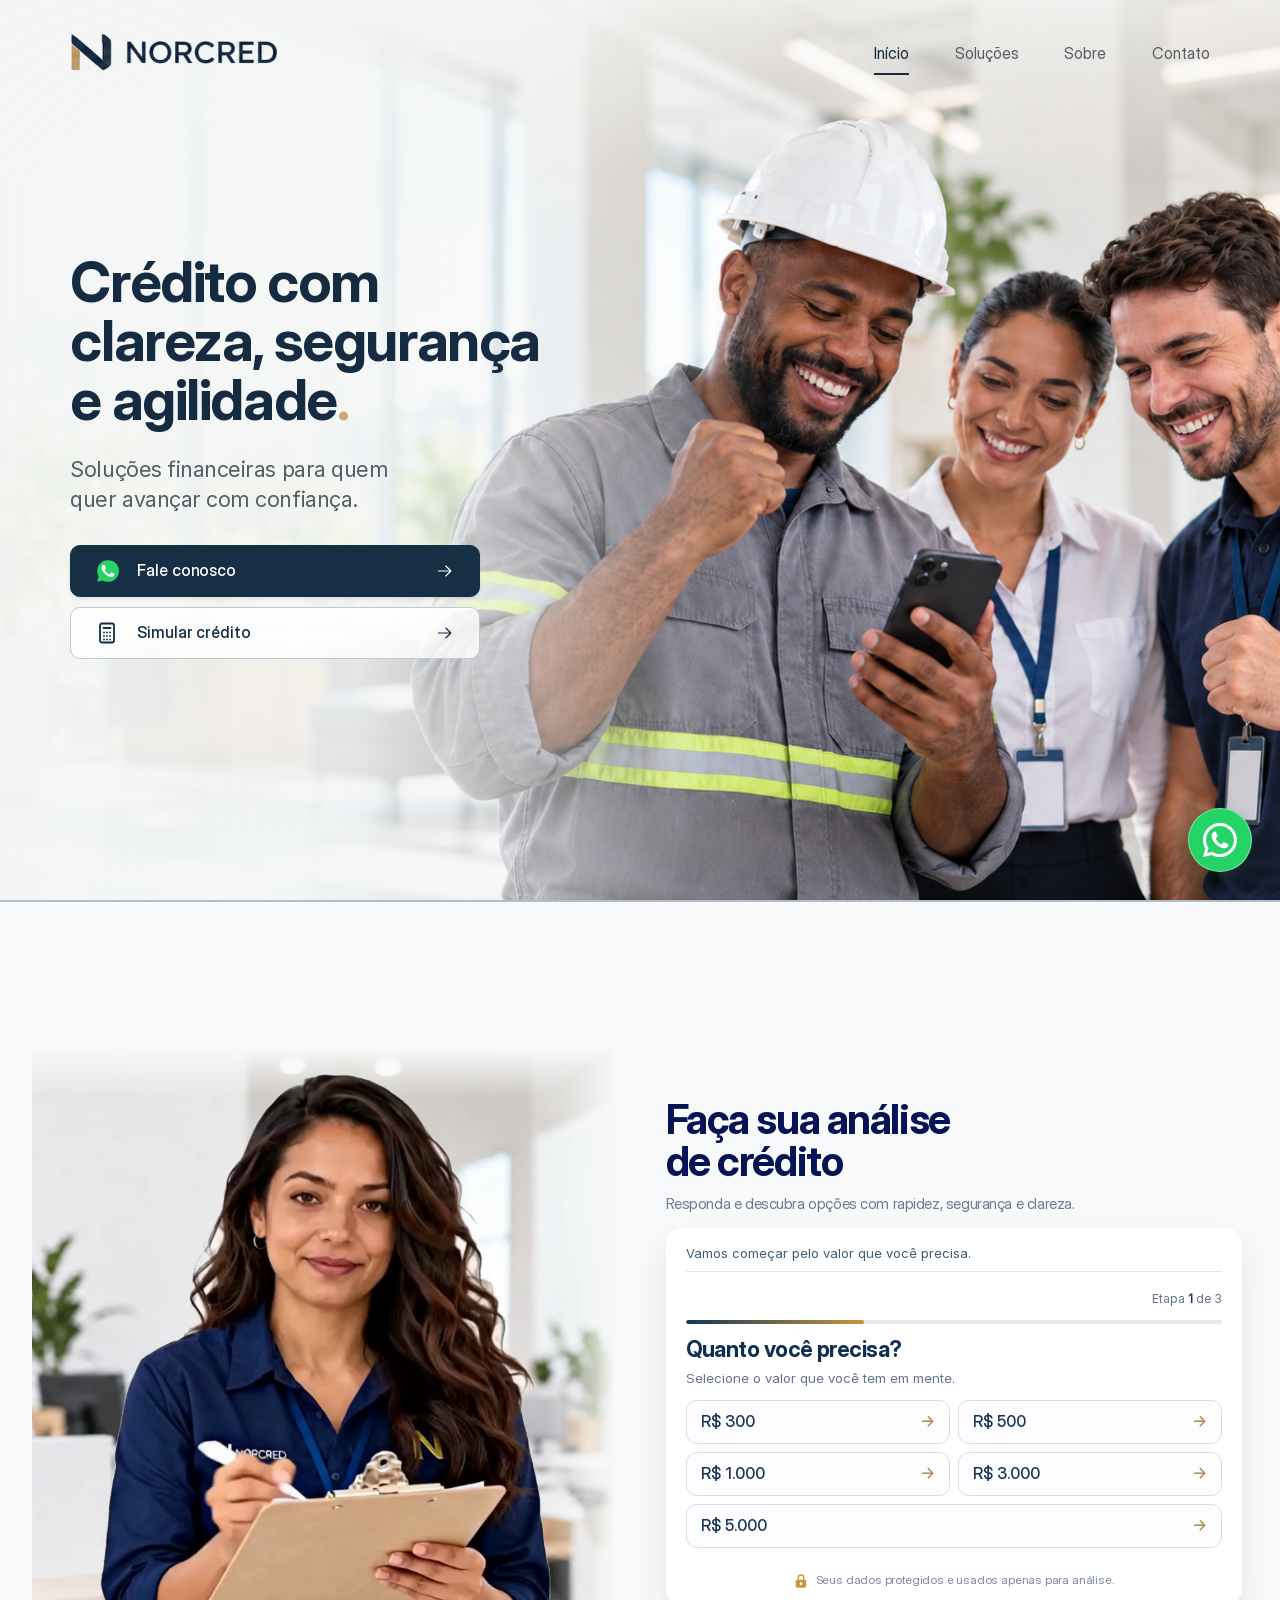
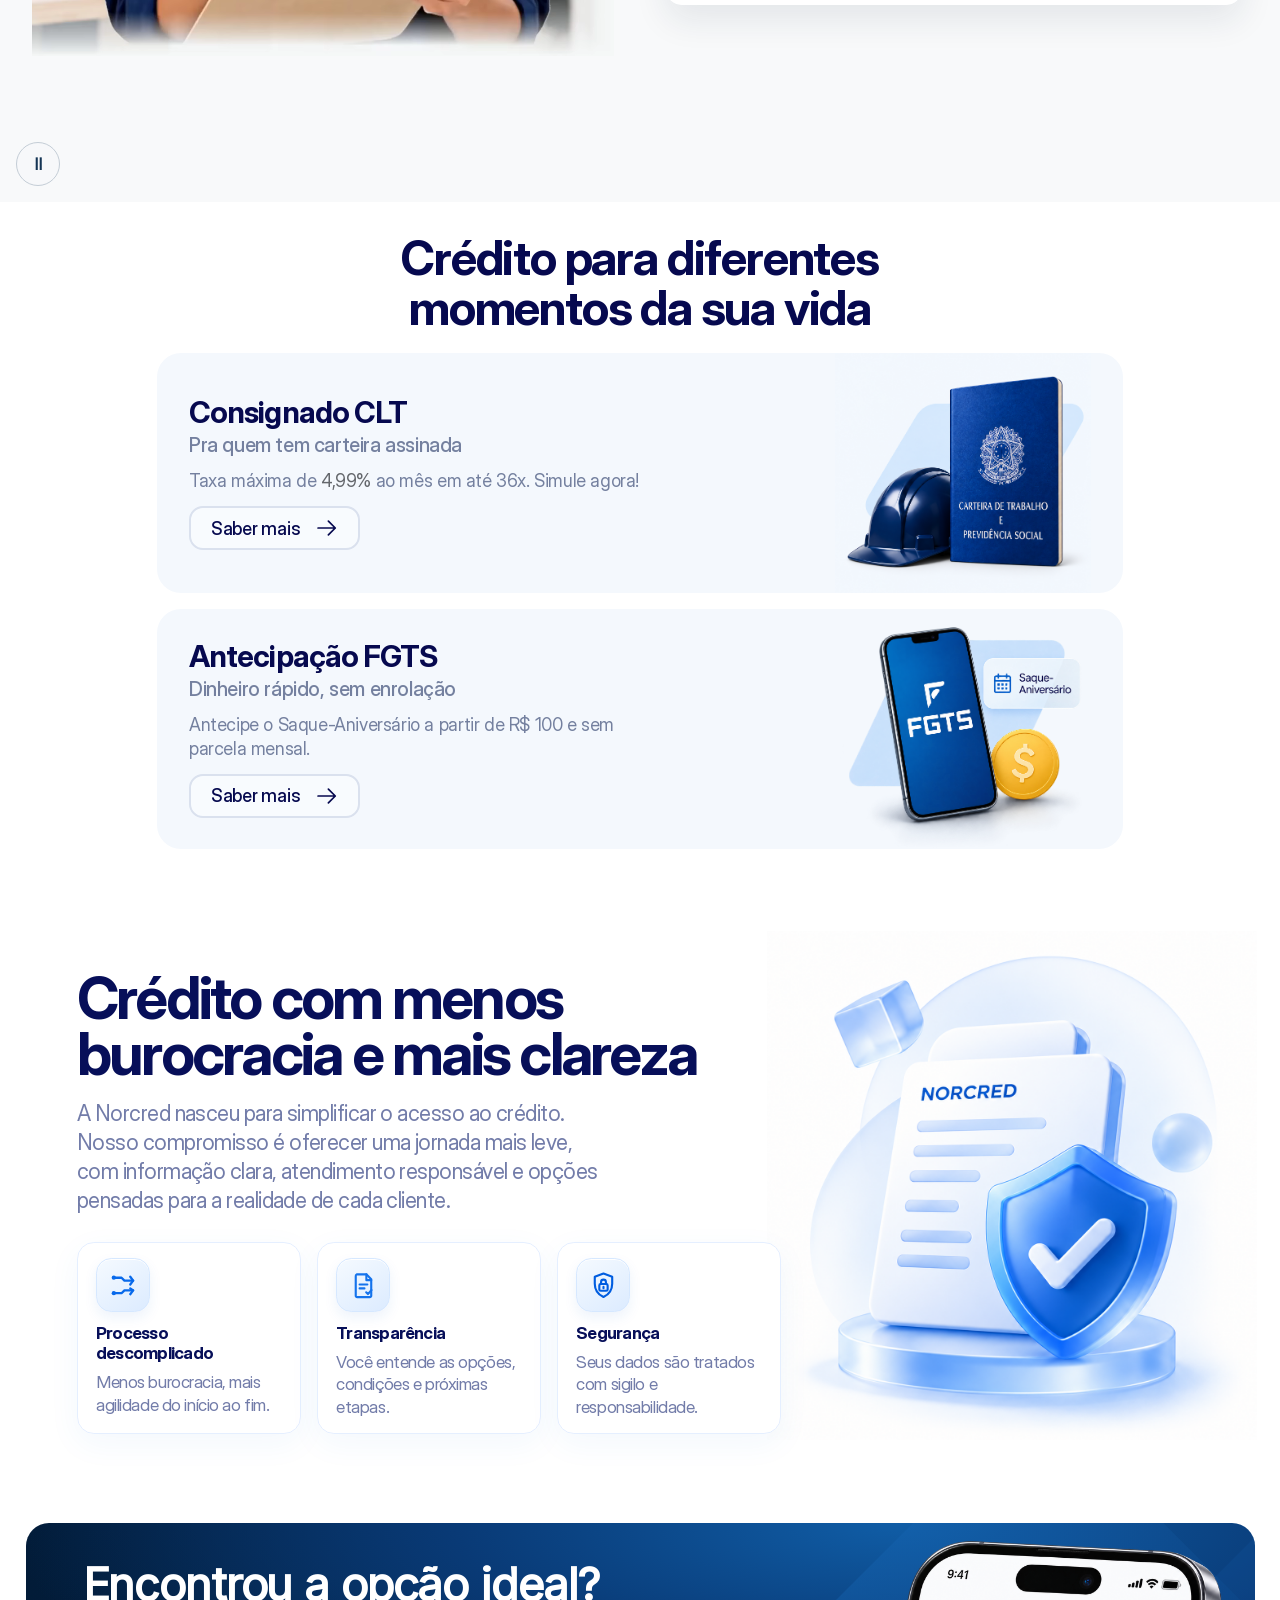
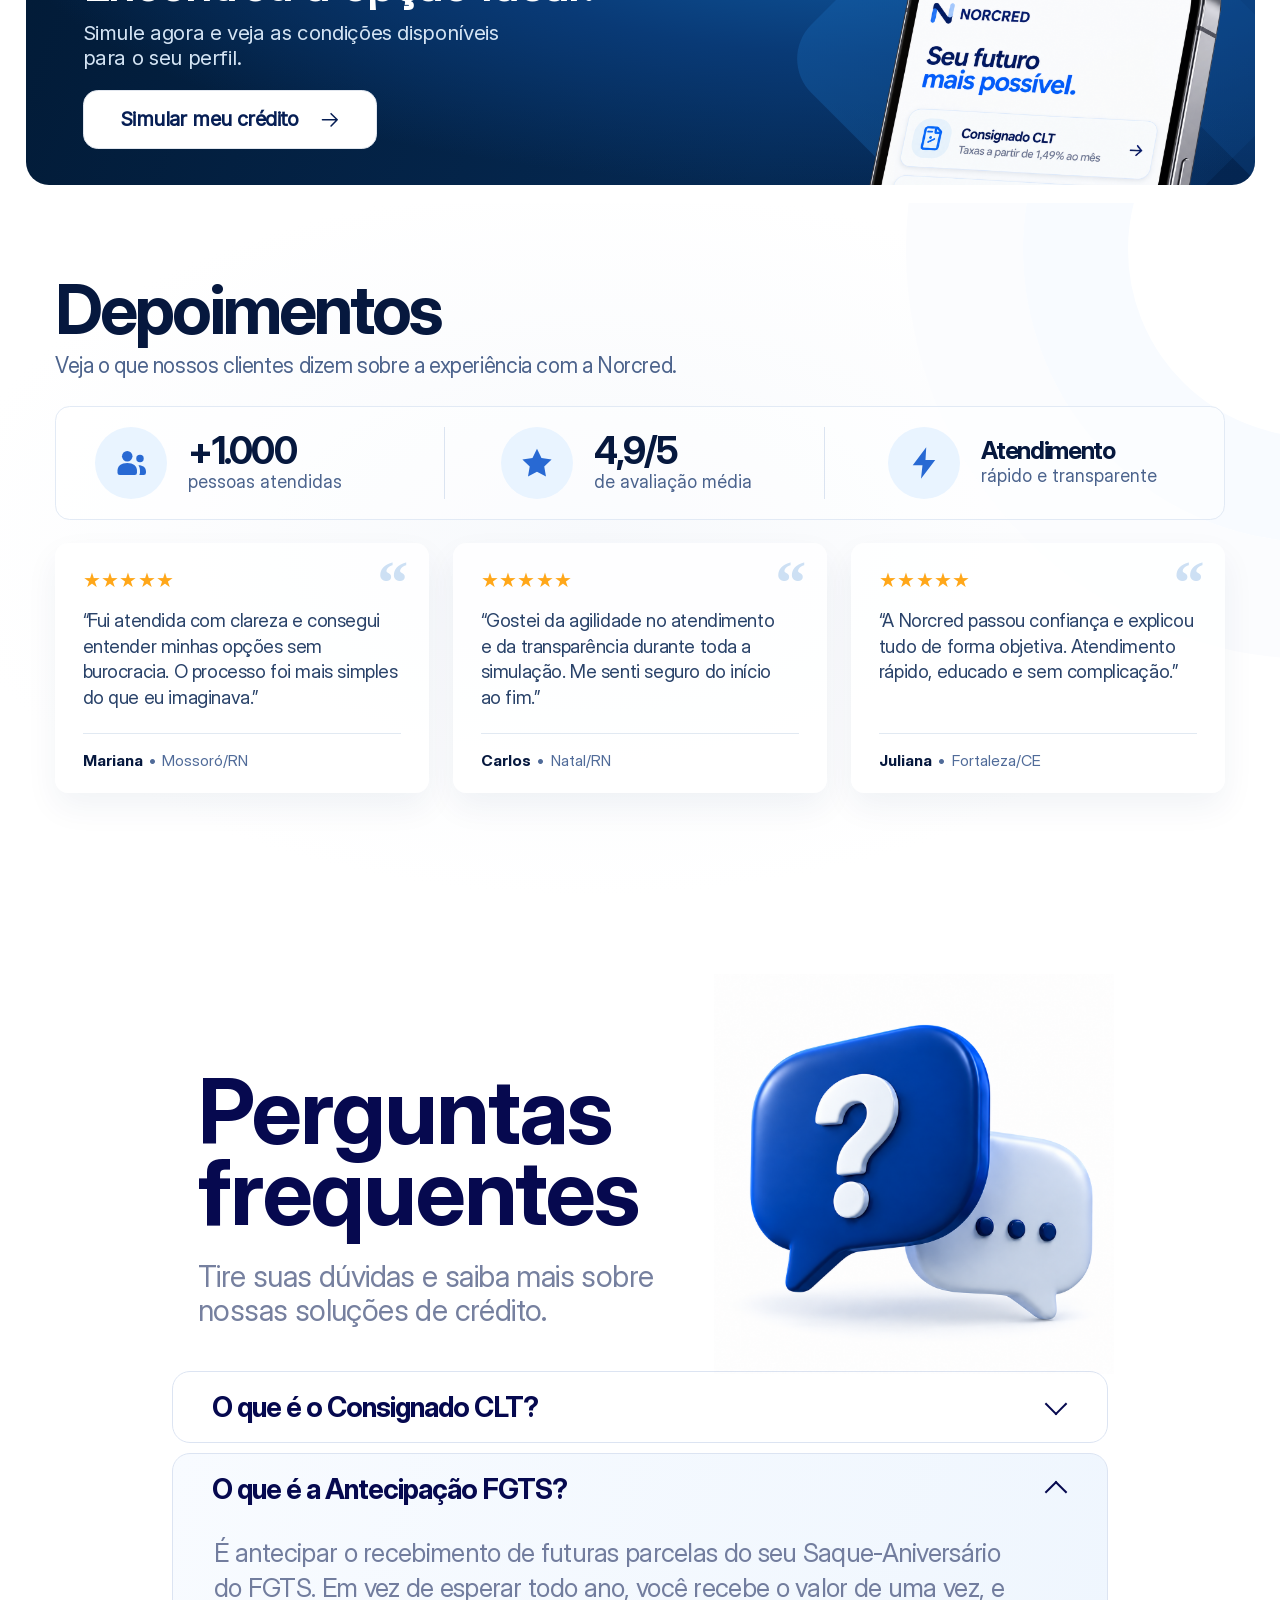
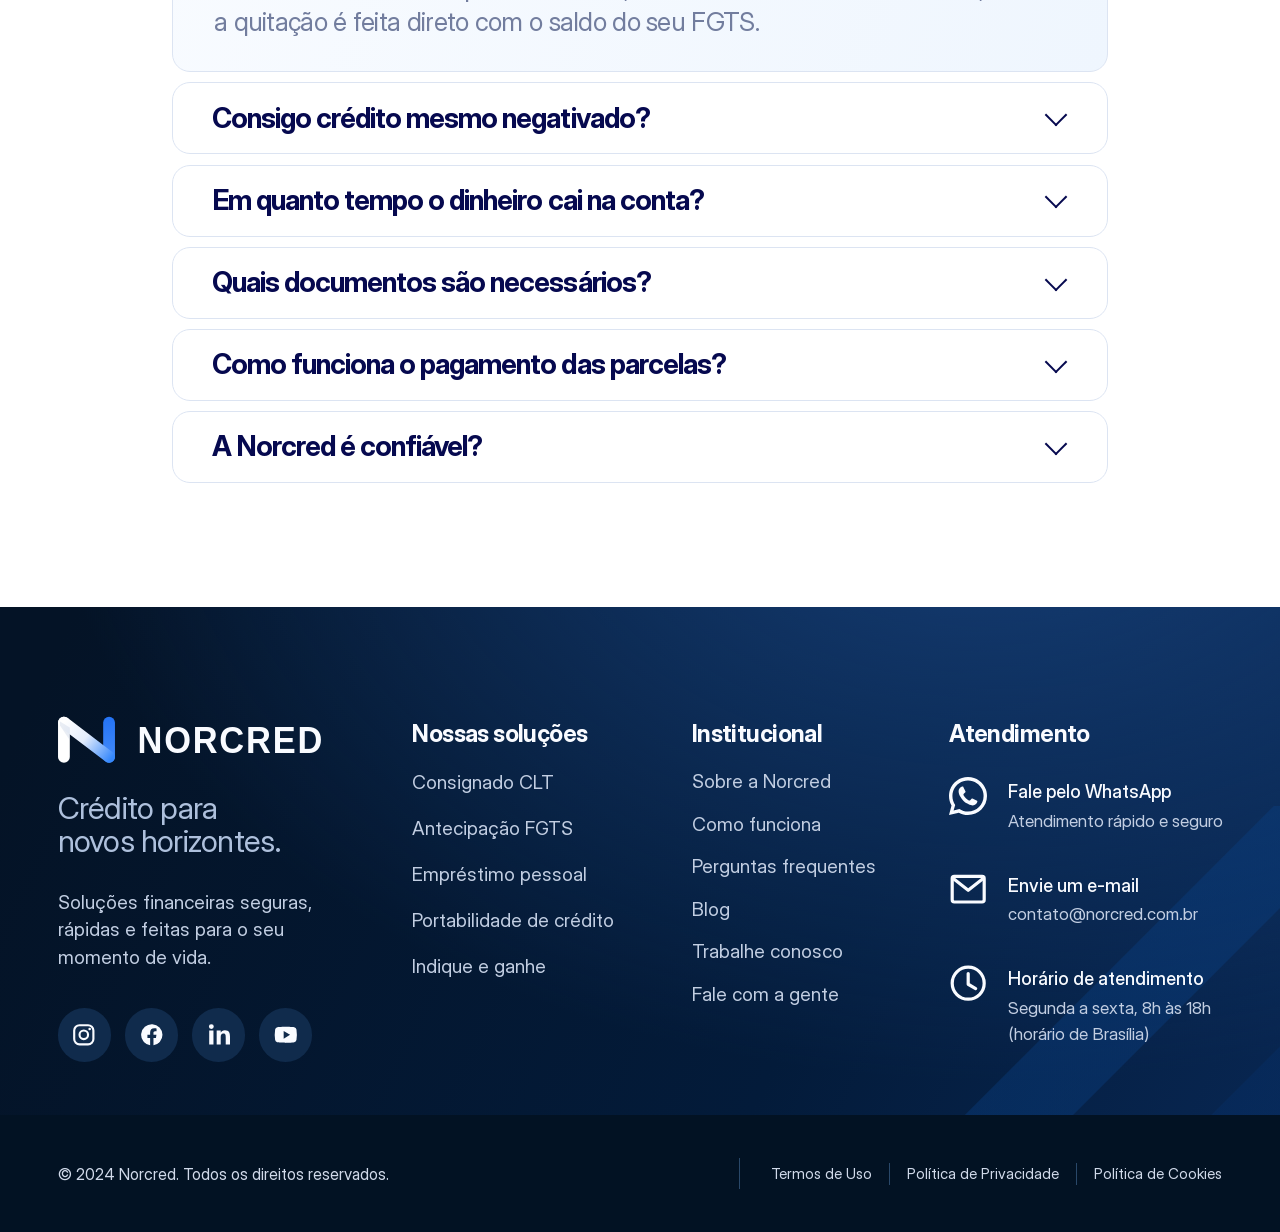
==== commit 78d41d33: "Update-Norcred-Pages" ====
--- a/index.html
+++ b/index.html
@@ -10,11 +10,15 @@
   <link rel="preload" href="assets/fonts/InterDisplay-Bold.woff2" as="font" type="font/woff2" crossorigin>
   <link rel="preload" href="assets/fonts/InterDisplay-Medium.woff2" as="font" type="font/woff2" crossorigin>
   <link rel="preload" href="assets/fonts/Inter-Regular.woff2" as="font" type="font/woff2" crossorigin>
-  <link rel="stylesheet" href="norcred.css?v=cpf-video-2">
+  <link rel="stylesheet" href="norcred.css?v=advisor-2">
+  <link rel="stylesheet" href="advisor.css?v=3">
+  <link rel="stylesheet" href="about.css">
   <link rel="stylesheet" href="simulation-banner.css">
+  <link rel="stylesheet" href="testimonials.css">
   <link rel="stylesheet" href="footer.css">
   <link rel="stylesheet" href="motion.css">
-  <script src="norcred.js?v=cpf-video-2" defer></script>
+  <script src="norcred.js?v=advisor-2" defer></script>
+  <script src="advisor.js?v=5" defer></script>
   <script src="motion.js" defer></script>
   
 </head>
@@ -22,14 +26,6 @@
   <a class="skip-link" href="#conteudo">Pular para o conteúdo</a>
   <main class="hero-shell" id="inicio">
     <section class="hero" aria-labelledby="hero-title">
-      <!-- The supplied photo is the decorative hero background. Copy and controls remain HTML. -->
-      <div class="hero__background" aria-hidden="true">
-        <div class="hero__parallax">
-          <img class="hero__art" src="assets/hero-workers.png" alt="" width="1672" height="941" fetchpriority="high" decoding="async">
-          <img class="hero__mobile-art" src="assets/hero-mobile.png" alt="" width="941" height="1672" fetchpriority="high" decoding="async">
-        </div>
-      </div>
-      <div class="hero__overlay" aria-hidden="true"></div>
       <header class="site-header">
         <a class="brand" href="#inicio" aria-label="Norcred — início">
           <img src="assets/norcred-logo.png" alt="NORCRED" width="274" height="54">
@@ -44,6 +40,15 @@
           <a class="main-nav__link" href="#contato" data-destination="contact">Contato</a>
         </nav>
       </header>
+      <!-- The supplied photo is the decorative hero background. Copy and controls remain HTML. -->
+      <div class="hero__background" aria-hidden="true">
+        <div class="hero__parallax">
+          <img class="hero__art" src="assets/hero-workers.png" alt="" width="1672" height="941" fetchpriority="high" decoding="async">
+          <img class="hero__mobile-art" src="assets/hero-mobile.png" alt="" width="941" height="1672" fetchpriority="high" decoding="async">
+        </div>
+      </div>
+      <div class="hero__overlay" aria-hidden="true"></div>
+
 
       <div class="hero__content" id="conteudo" tabindex="-1">
         <h1 class="hero__title" id="hero-title">
@@ -72,16 +77,57 @@
     </section>
     <hr class="section-divider" aria-hidden="true">
     <section class="credit" id="simular" aria-labelledby="credit-title">
-      <img class="credit__background" src="assets/credit-advisor.png" alt="" width="1672" height="941" loading="lazy" decoding="async">
-      <img class="credit__mobile-art" src="assets/credit-mobile-consent.png" alt="" width="941" height="1672" loading="lazy" decoding="async">
-      <video class="credit__motion" muted playsinline preload="none" disablepictureinpicture aria-hidden="true" tabindex="-1"></video>
+      <div class="credit__visual" aria-hidden="true">
+        <picture>
+          <source media="(min-width: 64rem)" srcset="assets/advisor-desktop-presence-v4.webp">
+          <source media="(min-width: 48rem)" srcset="assets/advisor-tablet-presence-v4.webp">
+          <img class="credit__poster" src="assets/advisor-mobile-presence-v4.webp" alt="" width="752" height="800" loading="lazy" decoding="async">
+        </picture>
+        <video class="credit__motion" muted loop playsinline preload="none" disablepictureinpicture tabindex="-1"></video>
+      </div>
+      <button class="credit__motion-toggle" type="button" aria-label="Desativar animação da consultora" aria-pressed="false" hidden><span aria-hidden="true">Ⅱ</span></button>
       <div class="credit__content">
         <div class="credit__intro">
           <h2 id="credit-title">Faça sua análise<br> de crédito</h2>
-          <p>Preencha seu CPF e descubra opções<br class="credit__break"> com rapidez, segurança e clareza.</p>
+          <p>Responda e descubra opções<br class="credit__break"> com rapidez, segurança e clareza.</p>
         </div>
         <form class="credit__form" novalidate>
-          <label for="cpf">Seu CPF</label>
+          <p class="credit__guidance" role="status" aria-live="polite" aria-atomic="true">Vamos começar pelo valor que você precisa.</p>
+          <div class="credit-quiz__header">
+            <button class="credit-quiz__back" type="button" aria-label="Voltar à pergunta anterior" disabled><span aria-hidden="true">←</span> Voltar</button>
+            <span class="credit-quiz__counter">Etapa <strong id="quiz-step-number">1</strong> de 3</span>
+          </div>
+          <div class="credit-quiz__progress" role="progressbar" aria-label="Etapa do quiz" aria-valuemin="1" aria-valuemax="3" aria-valuenow="1"><span></span></div>
+          <input type="hidden" name="requestedAmount" id="quiz-amount">
+          <input type="hidden" name="employmentMonths" id="quiz-employment">
+          <div class="credit-quiz__stage">
+            <section class="credit-quiz__panel" data-quiz-step="0" aria-labelledby="quiz-amount-title">
+              <h3 class="credit-quiz__title" id="quiz-amount-title" tabindex="-1">Quanto você precisa?</h3>
+              <p class="credit-quiz__hint">Selecione o valor que você tem em mente.</p>
+              <div class="credit-quiz__options" role="group" aria-labelledby="quiz-amount-title">
+                <button type="button" data-answer="300" aria-pressed="false">R$ 300<span aria-hidden="true">→</span></button>
+                <button type="button" data-answer="500" aria-pressed="false">R$ 500<span aria-hidden="true">→</span></button>
+                <button type="button" data-answer="1000" aria-pressed="false">R$ 1.000<span aria-hidden="true">→</span></button>
+                <button type="button" data-answer="3000" aria-pressed="false">R$ 3.000<span aria-hidden="true">→</span></button>
+                <button type="button" data-answer="5000" aria-pressed="false">R$ 5.000<span aria-hidden="true">→</span></button>
+              </div>
+              <p class="credit-quiz__next">Ao escolher, você vai para a próxima pergunta.</p>
+            </section>
+            <section class="credit-quiz__panel" data-quiz-step="1" aria-labelledby="quiz-employment-title" hidden>
+              <h3 class="credit-quiz__title" id="quiz-employment-title" tabindex="-1">Quanto tempo de carteira assinada?</h3>
+              <p class="credit-quiz__hint">Escolha uma das opções abaixo.</p>
+              <div class="credit-quiz__options" role="group" aria-labelledby="quiz-employment-title">
+                <button type="button" data-answer="3" aria-pressed="false">3 meses<span aria-hidden="true">→</span></button>
+                <button type="button" data-answer="6" aria-pressed="false">6 meses<span aria-hidden="true">→</span></button>
+                <button type="button" data-answer="12" aria-pressed="false">1 ano<span aria-hidden="true">→</span></button>
+                <button type="button" data-answer="24" aria-pressed="false">2 anos<span aria-hidden="true">→</span></button>
+                <button type="button" data-answer="60" aria-pressed="false">5 anos<span aria-hidden="true">→</span></button>
+              </div>
+              <p class="credit-quiz__next">Falta pouco! Na próxima etapa, informe seu CPF.</p>
+            </section>
+            <section class="credit-quiz__panel" data-quiz-step="2" aria-labelledby="quiz-cpf-title" hidden>
+          <h3 class="credit-quiz__title" id="quiz-cpf-title" tabindex="-1"><label for="cpf">Digite seu CPF:</label></h3>
+          <p class="credit-quiz__hint">Último passo para continuar.</p>
           <div class="credit__field">
             <span class="credit__user" aria-hidden="true"></span>
             <input id="cpf" name="cpf" type="text" inputmode="numeric" autocomplete="off" spellcheck="false" maxlength="14" placeholder="000.000.000-00" required aria-describedby="cpf-error cpf-privacy">
@@ -96,6 +142,9 @@
             <span class="credit__submit-copy" aria-hidden="true"><span class="credit__submit-pending">Aceite os termos</span><span class="credit__submit-ready">Analisar crédito</span></span><span class="credit__arrow" aria-hidden="true"></span>
           </button>
           <span class="visually-hidden" id="credit-consent-status" role="status"></span>
+            </section>
+          </div>
+          <noscript><p class="credit__error">Ative o JavaScript do navegador para responder ao quiz.</p></noscript>
           <p class="credit__privacy" id="cpf-privacy"><span class="credit__lock" aria-hidden="true"></span><span>Seus dados protegidos e usados apenas para análise.</span></p>
         </form>
       </div>
@@ -133,6 +182,32 @@
         </div>
       </div>
     </section>
+    <section class="about" id="sobre" aria-labelledby="about-title">
+      <div class="about__inner">
+        <header class="about__intro">
+          <h2 id="about-title">Crédito com menos<br class="about__title-break"> burocracia e mais clareza</h2>
+          <p class="about__description">A Norcred nasceu para simplificar o acesso ao crédito.<br class="about__copy-break"> Nosso compromisso é oferecer uma jornada mais leve,<br class="about__copy-break"> com informação clara, atendimento responsável e opções<br class="about__copy-break"> pensadas para a realidade de cada cliente.</p>
+        </header>
+        <img class="about__art" src="assets/about-security.png" alt="" width="1230" height="1278" loading="lazy" decoding="async">
+        <ul class="about__features">
+          <li class="about__card">
+            <span class="about__icon about__icon--flow" aria-hidden="true"><svg viewBox="0 0 32 32" fill="none" stroke="currentColor" stroke-width="2.35" stroke-linecap="round" stroke-linejoin="round"><path d="M6 8h8l3 3h9"/><path d="m23 7 3 4-3 4"/><path d="M6 24h8l3-3h9"/><path d="m23 19 3 2-3 4"/><circle cx="6" cy="8" r="2.2" fill="currentColor" stroke="none"/><circle cx="6" cy="24" r="2.2" fill="currentColor" stroke="none"/></svg></span>
+            <h3>Processo descomplicado</h3>
+            <p>Menos burocracia, mais agilidade do início ao fim.</p>
+          </li>
+          <li class="about__card">
+            <span class="about__icon about__icon--clear" aria-hidden="true"><svg viewBox="0 0 32 32" fill="none" stroke="currentColor" stroke-width="2.2" stroke-linecap="round" stroke-linejoin="round"><path d="M9 4.5h10l5 5v17a1.5 1.5 0 0 1-1.5 1.5h-13A1.5 1.5 0 0 1 8 26.5v-20A2 2 0 0 1 9 4.5Z"/><path d="M19 4.5v6h5M12 15h8M12 19h5"/><path d="m18.8 23.1 1.8 1.8 3.7-4.2"/></svg></span>
+            <h3>Transparência</h3>
+            <p>Você entende as opções, condições e próximas etapas.</p>
+          </li>
+          <li class="about__card">
+            <span class="about__icon about__icon--safe" aria-hidden="true"><svg viewBox="0 0 32 32" fill="none" stroke="currentColor" stroke-width="2.2" stroke-linecap="round" stroke-linejoin="round"><path d="M16 3.7 25 7v7.1c0 6.1-3.8 11.3-9 13.8-5.2-2.5-9-7.7-9-13.8V7l9-3.3Z"/><rect x="11.7" y="14.5" width="8.6" height="7" rx="1.4"/><path d="M13.5 14.5v-2a2.5 2.5 0 0 1 5 0v2M16 17.5v1.4"/></svg></span>
+            <h3>Segurança</h3>
+            <p>Seus dados são tratados com sigilo e responsabilidade.</p>
+          </li>
+        </ul>
+      </div>
+    </section>
     <section class="simulation-banner" aria-labelledby="simulation-banner-title">
       <div class="simulation-banner__panel">
         <div class="simulation-banner__content">
@@ -146,6 +221,45 @@
           </div>
         </div>
         <img class="simulation-banner__phone" src="assets/simulation-phone.png" alt="" width="1254" height="1254" loading="lazy" decoding="async">
+      </div>
+    </section>
+    <section class="testimonials" id="depoimentos" aria-labelledby="testimonials-title">
+      <div class="testimonials__inner">
+        <header class="testimonials__header">
+          <h2 id="testimonials-title">Depoimentos</h2>
+          <p>Veja o que nossos clientes dizem sobre a experiência com a Norcred.</p>
+        </header>
+        <div class="testimonials__stats" aria-label="Nossos números">
+          <div class="testimonials__stat">
+            <span class="testimonials__stat-icon" aria-hidden="true"><svg viewBox="0 0 48 48"><circle cx="19" cy="15" r="7"/><path d="M6 37v-3c0-6 5-10 13-10s13 4 13 10v3a3 3 0 0 1-3 3H9a3 3 0 0 1-3-3Z"/><circle cx="36" cy="18" r="5"/><path d="M34 27c6 0 10 3 10 8v2a3 3 0 0 1-3 3h-6a7 7 0 0 0 1-3v-3c0-3-1-5-2-7Z"/></svg></span>
+            <p><strong>+1.000</strong><span>pessoas atendidas</span></p>
+          </div>
+          <div class="testimonials__stat">
+            <span class="testimonials__stat-icon" aria-hidden="true"><svg viewBox="0 0 48 48"><path d="m24 5 6 12.2 13.5 2-9.8 9.5 2.3 13.4L24 35.8 12 42.1l2.3-13.4-9.8-9.5 13.5-2L24 5Z"/></svg></span>
+            <p><strong>4,9/5</strong><span>de avaliação média</span></p>
+          </div>
+          <div class="testimonials__stat">
+            <span class="testimonials__stat-icon" aria-hidden="true"><svg viewBox="0 0 48 48"><path d="M27 3 9 27h13l-2 18 19-25H26l1-17Z"/></svg></span>
+            <p><strong>Atendimento</strong><span>rápido e transparente</span></p>
+          </div>
+        </div>
+        <div class="testimonials__cards">
+          <article class="testimonials__card">
+            <div class="testimonials__stars" role="img" aria-label="5 de 5 estrelas">★★★★★</div>
+            <blockquote>“Fui atendida com clareza e consegui entender minhas opções sem burocracia. O processo foi mais simples do que eu imaginava.”</blockquote>
+            <p class="testimonials__person"><strong>Mariana</strong><span aria-hidden="true">•</span><span>Mossoró/RN</span></p>
+          </article>
+          <article class="testimonials__card">
+            <div class="testimonials__stars" role="img" aria-label="5 de 5 estrelas">★★★★★</div>
+            <blockquote>“Gostei da agilidade no atendimento e da transparência durante toda a simulação. Me senti seguro do início ao fim.”</blockquote>
+            <p class="testimonials__person"><strong>Carlos</strong><span aria-hidden="true">•</span><span>Natal/RN</span></p>
+          </article>
+          <article class="testimonials__card">
+            <div class="testimonials__stars" role="img" aria-label="5 de 5 estrelas">★★★★★</div>
+            <blockquote>“A Norcred passou confiança e explicou tudo de forma objetiva. Atendimento rápido, educado e sem complicação.”</blockquote>
+            <p class="testimonials__person"><strong>Juliana</strong><span aria-hidden="true">•</span><span>Fortaleza/CE</span></p>
+          </article>
+        </div>
       </div>
     </section>
     <section class="faq" id="perguntas-frequentes" aria-labelledby="faq-title">
--- a/norcred.css
+++ b/norcred.css
@@ -413,13 +413,25 @@
   .credit__privacy { margin-top: 1.125rem; gap: .5rem; font-size: .8125rem; }
   .credit__lock { flex-basis: 1.25rem; height: 1.25rem; }
 }
+/* Tablets use a dedicated portrait column; text never overlays the advisor. */
+@container norcred (48rem <= width < 64rem) {
+  .credit { min-height: 40rem; padding: 0; }
+  .credit__background, .credit__motion { width: 44%; height: 100%; }
+  .credit__background { object-position: 20% top; }
+  .credit__motion { object-position: 32% top; }
+  .credit::before { display: none; }
+  .credit__content { width: 56%; margin: 0 0 0 auto; padding: 2.5rem 1.5rem; }
+  .credit__intro h2 { font-size: clamp(2rem, 4.3cqw, 2.65rem); line-height: 1.04; }
+  .credit__intro p { font-size: 1.0625rem; line-height: 1.45; }
+  .credit__form { padding: 1.25rem; }
+}
 @media (prefers-reduced-motion: reduce) {
   .credit__submit { transition: none; }
 }
 
 /* Preserve the supplied consent artwork; live controls cover its printed fields. */
 @container norcred (width < 48rem) {
-  .credit { display: block; min-height: 177.68cqw; padding: 111.3cqw 0 23cqw; background: #e8e5e0 url('assets/credit-mobile-consent.png') center bottom / 100% auto no-repeat; }
+  .credit { display: block; min-height: 177.68cqw; padding: 103cqw 0 23cqw; background: #e8e5e0 url('assets/credit-mobile-consent.png') center bottom / 100% auto no-repeat; }
   .credit__background, .credit::before { display: none; }
   .credit__mobile-art { display: block; position: absolute; inset: 0 0 auto; z-index: -1; width: 100%; height: 177.68cqw; clip-path: inset(0 0 12%); }
   .credit__motion { inset: 0 0 auto; z-index: -1; height: 177.68cqw; object-fit: fill; clip-path: inset(0 0 12%); }
@@ -483,6 +495,68 @@
   .credit__submit:disabled { color: GrayText; border-color: GrayText; }
 }
 
+/* Three questions share the same card and a stable, responsive stage. */
+.credit-quiz__header { display: flex; align-items: center; justify-content: space-between; gap: .75rem; }
+.credit-quiz__back { display: inline-flex; align-items: center; gap: .4rem; min-height: 44px; padding: 0; border: 0; background: transparent; color: #65718a; font: 500 .8125rem var(--font-text); cursor: pointer; }
+.credit-quiz__back span { font-size: 1.25rem; }
+.credit-quiz__back:disabled { visibility: hidden; }
+.credit-quiz__back:hover { color: #153555; }
+.credit-quiz__counter { color: #65718a; font: 400 .75rem var(--font-text); }
+.credit-quiz__counter strong { color: #153555; font-weight: 600; }
+.credit-quiz__progress { height: 4px; margin: 0 0 1.25rem; overflow: hidden; border-radius: 99px; background: #e3e7ee; }
+.credit-quiz__progress span { display: block; width: 33.333%; height: 100%; border-radius: inherit; background: linear-gradient(90deg, #153555, #c69640); transition: width 500ms cubic-bezier(.22, 1, .36, 1); }
+.credit-quiz__stage { min-height: 310px; }
+.credit-quiz__panel[hidden] { display: none; }
+.credit-quiz__title { margin: 0; color: #102f50; font: 700 clamp(1.25rem, 1.65cqw, 1.75rem)/1.2 var(--font-display); letter-spacing: -.025em; }
+.credit-quiz__title:focus { outline: none; }
+.credit-quiz__hint { margin: .6rem 0 1.2rem; color: #65718a; font: 400 .875rem/1.5 var(--font-text); }
+.credit-quiz__options { display: grid; grid-template-columns: repeat(2, minmax(0, 1fr)); gap: .625rem; }
+.credit-quiz__options button { display: flex; align-items: center; justify-content: space-between; gap: .5rem; min-height: 56px; padding: .75rem 1rem; border: 1px solid #d7dce5; border-radius: .65rem; background: #fdfdff; color: #153555; font: 500 clamp(1rem, 1.25cqw, 1.25rem)/1.2 var(--font-display); text-align: left; cursor: pointer; transition: border-color 180ms, background 180ms, color 180ms, transform 180ms, box-shadow 180ms; }
+.credit-quiz__options button:last-child { grid-column: 1 / -1; }
+.credit-quiz__options button span { color: #a88a50; transition: transform 180ms; }
+.credit-quiz__options button[aria-pressed='true'] { color: #fff; background: #153555; border-color: #153555; box-shadow: 0 5px 14px rgb(21 53 85 / .15); }
+.credit-quiz__options button[aria-pressed='true'] span { color: #e4c68e; }
+.credit-quiz__options button:focus-visible, .credit-quiz__back:focus-visible { outline: 3px solid var(--color-focus); outline-offset: 3px; }
+.credit-quiz__next { margin: .875rem 0 0; color: #758198; font: 400 .75rem/1.5 var(--font-text); }
+@media (hover: hover) {
+  .credit-quiz__options button:hover { border-color: #b69b68; box-shadow: 0 4px 12px rgb(21 53 85 / .07); transform: translateY(-2px); }
+  .credit-quiz__options button:hover span { transform: translateX(3px); }
+}
+@container norcred (max-width: 767px) {
+  /* Reuse the original artwork as a foreground fingertip, keeping the full
+     photo underneath the card. No controls sit inside this small cutout. */
+  .credit__content::before {
+    content: '';
+    position: absolute;
+    inset: 0 0 auto;
+    width: 100%;
+    height: 177.68cqw;
+    z-index: 1;
+    pointer-events: none;
+    background: url('assets/credit-mobile-consent.png') top / 100% 100% no-repeat;
+    clip-path: polygon(49% 56%, 53% 56%, 54.2% 58.5%, 54.2% 59.2%, 53.5% 59.6%, 52.6% 59.6%, 51.8% 59.1%);
+  }
+  .credit__motion {
+    z-index: 1;
+    clip-path: polygon(0 0, 100% 0, 100% 57.4%, 55% 57.4%, 55% 59.8%, 48% 59.8%, 48% 57.4%, 0 57.4%);
+  }
+  .credit__motion.is-playing + .credit__content::before { visibility: hidden; }
+  .credit__intro { z-index: 2; }
+  .credit__form { background: #f7f7f9; }
+  .credit__form::before { top: -1cqw; }
+  .credit-quiz__title { font-size: clamp(1.25rem, 4.3cqw, 1.75rem); }
+  .credit-quiz__stage { min-height: 320px; }
+  .credit-quiz__options button { padding-inline: .875rem; font-size: clamp(1rem, 3.5cqw, 1.25rem); }
+}
+@media (prefers-reduced-motion: reduce) {
+  .credit-quiz__progress span, .credit-quiz__options button, .credit-quiz__options button span { transition: none; }
+}
+@media (forced-colors: active) {
+  .credit-quiz__options button[aria-pressed='true'] { outline: 2px solid Highlight; }
+  .credit-quiz__progress { border: 1px solid CanvasText; }
+  .credit-quiz__progress span { background: Highlight; }
+}
+
 /* 8. SOLUTIONS — reference proportions at 1024px, with live copy and links. */
 .solutions {
   --solutions-ink: #06094f;
@@ -659,3 +733,7 @@
 @media (prefers-reduced-motion: reduce) {
   .faq__item, .faq__chevron { transition: none; }
 }
+
+@media (prefers-reduced-motion: reduce) {
+  .site-header { animation: none !important; }
+}
--- a/advisor.css
+++ b/advisor.css
@@ -0,0 +1,123 @@
+/* The advisor's frame has its own proportions; quiz height never crops it. */
+.credit { --advisor-layout: desktop; background: #f8f9fa; }
+.credit::before { display: none; }
+.credit__visual {
+  position: absolute;
+  z-index: 0;
+  inset: 50% auto auto 0;
+  width: 54%;
+  aspect-ratio: 24 / 25;
+  transform: translateY(-50%);
+  pointer-events: none;
+}
+.credit__visual picture, .credit__poster, .credit__visual .credit__motion {
+  position: absolute;
+  inset: 0;
+  width: 100%;
+  height: 100%;
+  object-fit: contain;
+  object-position: center;
+  clip-path: none;
+  border-radius: 0;
+}
+.credit__poster { display: block; }
+.credit__content { z-index: 1; }
+.credit__form { z-index: 2; }
+.credit__visual .credit__motion { z-index: 1; opacity: 0; transition: opacity 200ms ease; }
+.credit__visual .credit__motion.has-frame { opacity: 1; }
+.credit__guidance {
+  margin: 0 0 .5rem;
+  padding: 0 0 .875rem;
+  border-bottom: 1px solid #e2e6eb;
+  min-height: 3.5em;
+  color: #425b72;
+  font: 500 .875rem/1.5 var(--font-text);
+  text-wrap: pretty;
+}
+.credit__motion-toggle {
+  position: absolute;
+  z-index: 3;
+  left: 1rem;
+  bottom: 1rem;
+  width: 44px;
+  height: 44px;
+  border: 1px solid #c4cdd6;
+  border-radius: 50%;
+  background: rgb(248 249 250 / .92);
+  color: #153555;
+  font: 600 1rem var(--font-text);
+  cursor: pointer;
+}
+.credit__motion-toggle[hidden] { display: none; }
+.credit__motion-toggle:hover { background: #fff; border-color: #153555; }
+.credit__motion-toggle:focus-visible { outline: 3px solid var(--color-focus); outline-offset: 3px; }
+@container norcred (width >= 64rem) {
+  .credit {
+    --credit-available-height: 100svh;
+    grid-template-columns: minmax(0, 1fr) minmax(0, 1fr);
+    gap: clamp(1.5rem, 4cqw, 4rem);
+    min-height: var(--credit-available-height);
+    padding: clamp(.75rem, 1.5svh, 1.5rem) max(2rem, calc((100% - 80rem) / 2));
+  }
+  .credit__visual {
+    position: relative;
+    inset: auto;
+    width: min(100%, 38rem, calc((var(--credit-available-height) - 2rem) * .96));
+    justify-self: center;
+    transform: none;
+  }
+  .credit__content { top: 0; width: 100%; max-width: 36rem; margin: 0; padding: 0; }
+  .credit__intro { padding: 0; }
+  .credit__intro h2 { font-size: clamp(2rem, min(3.2cqw, 5.6svh), 3.5rem); line-height: 1.02; }
+  .credit__intro p { margin: .625rem 0 0; font-size: clamp(.9375rem, 1.15cqw, 1.125rem); line-height: 1.4; }
+  .credit__break { display: none; }
+  .credit__form { margin-top: .875rem; padding: 1rem 1.25rem; border-radius: 1rem; }
+  .credit__guidance { min-height: 0; margin-bottom: .25rem; padding-bottom: .5rem; font-size: .8125rem; }
+  .credit-quiz__progress { margin-bottom: .75rem; }
+  .credit-quiz__stage { min-height: 14rem; }
+  .credit-quiz__title { font-size: 1.375rem; }
+  .credit-quiz__hint { margin: .375rem 0 .75rem; font-size: .8125rem; }
+  .credit-quiz__options { gap: .5rem; }
+  .credit-quiz__options button { min-height: 44px; padding: .625rem .875rem; font-size: 1rem; }
+  .credit-quiz__next { display: none; }
+  .credit__privacy { margin-top: .75rem; font-size: .75rem; }
+  .credit__lock { flex-basis: 1rem; height: 1rem; }
+  .credit__field { min-height: 44px; border-radius: .5rem; }
+  .credit__field input { height: 1.5rem; font-size: 1rem; }
+  .credit__submit { min-height: 44px; margin-top: .625rem; padding: .625rem; font-size: 1rem; }
+  @media (max-height: 740px) {
+    .credit { gap: 2rem; padding-block: .625rem; }
+    .credit__intro h2 { font-size: clamp(1.75rem, 4.7svh, 2.125rem); }
+    .credit__intro p { margin-top: .375rem; font-size: .875rem; line-height: 1.25; }
+    .credit__form { margin-top: .625rem; padding: .75rem 1rem; }
+    .credit-quiz__stage { min-height: 12.75rem; }
+    .credit-quiz__hint { margin-bottom: .5rem; }
+    .credit__privacy { margin-top: .5rem; }
+  }
+}
+@container norcred (48rem <= width < 64rem) {
+  .credit { --advisor-layout: tablet; }
+  .credit__visual { width: 44%; aspect-ratio: 2 / 3; }
+}
+@container norcred (width < 48rem) {
+  .credit { --advisor-layout: mobile; min-height: 0; padding: 99cqw 0 2rem; background: #f8f9fa; }
+  .credit__visual { inset: 0 0 auto; width: 100%; aspect-ratio: 47 / 50; transform: none; }
+  .credit__content::before { display: none; }
+  .credit__intro { top: 10cqw; left: 6%; width: 43%; z-index: 2; }
+  .credit__intro h2 { font-size: 8cqw; line-height: 1.02; text-shadow: none; }
+  .credit__form {
+    width: 88%;
+    margin: 0 auto;
+    padding: 1rem;
+    background: #fff;
+    border: 1px solid #e2e6eb;
+    border-radius: 1rem;
+    box-shadow: 0 12px 32px rgb(21 53 85 / .06);
+  }
+  .credit__form::before { display: none; }
+  .credit__guidance { min-height: 3.5em; font-size: .8125rem; }
+  .credit__motion-toggle { top: 81cqw; bottom: auto; left: 6%; }
+}
+@media (prefers-reduced-motion: reduce) {
+  .credit__visual .credit__motion, .credit__motion-toggle { display: none; }
+}
--- a/about.css
+++ b/about.css
@@ -0,0 +1,58 @@
+/* Fourth section — supplied About Norcred composition. */
+.about {
+  padding: clamp(4rem, 7vw, 7.25rem) 6% clamp(3.5rem, 5vw, 5rem);
+  overflow: clip;
+  background: #fff;
+  color: #070f59;
+  font-family: var(--font-display);
+  scroll-margin-top: 1.5rem;
+}
+.about__inner {
+  container: about / inline-size;
+  display: grid;
+  grid-template-columns: 62.5% 37.5%;
+  grid-template-areas: "intro art" "features art";
+  align-items: start;
+  max-width: 92rem;
+  margin-inline: auto;
+}
+.about__intro { grid-area: intro; position: relative; z-index: 1; }
+.about h2 { margin: 0; font-size: 5.2cqw; line-height: .96; font-weight: 700; letter-spacing: -.047em; }
+.about__description { margin: 1.5cqw 0 0; color: #727ca9; font-size: 1.94cqw; line-height: 1.32; letter-spacing: -.025em; }
+.about__art { grid-area: art; align-self: center; width: 116%; max-width: none; height: auto; margin: -3.5cqw 0 0 -1.2cqw; pointer-events: none; }
+.about__features { grid-area: features; position: relative; z-index: 1; display: grid; grid-template-columns: repeat(3, minmax(0, 1fr)); gap: 1.45cqw; margin: 1.9cqw 0 0; padding: 0; list-style: none; }
+.about__card { min-width: 0; padding: 1.35cqw 1.6cqw 1.3cqw; border: 1px solid #e5efff; border-radius: 1.5cqw; background: rgb(255 255 255 / .94); box-shadow: 0 .6rem 2rem rgb(43 120 217 / .055); }
+.about__icon { display: grid; place-items: center; width: 4.8cqw; height: 4.8cqw; margin-bottom: .95cqw; border: 1px solid #d6e8ff; border-radius: 1.35cqw; background: linear-gradient(145deg, #f5faff, #dcebff); color: #0062ff; box-shadow: inset 0 1px 0 #fff, 0 .35rem .8rem rgb(27 104 207 / .08); }
+.about__icon svg { width: 2.75cqw; height: 2.75cqw; }
+.about__icon--flow { color: #0869eb; }
+.about__icon--clear { color: #1573ec; }
+.about__icon--safe { color: #005de0; }
+.about__card h3 { margin: 0; font-size: 1.51cqw; line-height: 1.2; letter-spacing: -.045em; }
+.about__card p { margin: .65cqw 0 0; color: #727ca9; font-size: 1.52cqw; line-height: 1.32; letter-spacing: -.025em; }
+@media (min-width: 48rem) and (max-width: 63.999rem) {
+  .about__inner { grid-template-columns: 60% 40%; grid-template-areas: "intro art" "features features"; }
+  .about h2 { font-size: 4.9cqw; line-height: 1.05; }
+  .about__description { font-size: 1.125rem; line-height: 1.4; margin-top: 1.25rem; }
+  .about__copy-break { display: none; }
+  .about__art { margin-top: 0; }
+  .about__features { gap: 1rem; margin-top: 1.75rem; }
+  .about__card { padding: 1.25rem; border-radius: 1.25rem; }
+  .about__icon { width: 3.5rem; height: 3.5rem; margin-bottom: .875rem; }
+  .about__icon svg { width: 2rem; height: 2rem; }
+  .about__card h3 { font-size: 1.125rem; }
+  .about__card p { margin-top: .625rem; font-size: 1.0625rem; }
+}
+@media (max-width: 47.999rem) {
+  .about { padding: 3.5rem max(1.25rem, 6%) 3.75rem; }
+  .about__inner { grid-template-columns: minmax(0, 1fr); grid-template-areas: "intro" "art" "features"; max-width: 34rem; }
+  .about h2 { font-size: clamp(2rem, 8.9vw, 3rem); line-height: 1.04; letter-spacing: -.045em; }
+  .about__title-break, .about__copy-break { display: none; }
+  .about__description { margin-top: 1.25rem; font-size: 1.125rem; line-height: 1.45; }
+  .about__art { justify-self: center; width: min(100%, 23rem); margin: 1rem 0; }
+  .about__features { grid-template-columns: minmax(0, 1fr); gap: .875rem; margin: 0; }
+  .about__card { display: grid; grid-template-columns: 3.25rem minmax(0, 1fr); column-gap: 1rem; padding: 1.25rem; border-radius: 1.25rem; }
+  .about__icon { grid-row: 1 / 3; width: 3.25rem; height: 3.25rem; margin: 0; }
+  .about__icon svg { width: 1.875rem; height: 1.875rem; }
+  .about__card h3 { align-self: end; font-size: 1.125rem; letter-spacing: -.035em; }
+  .about__card p { margin-top: .5rem; font-size: 1rem; line-height: 1.4; }
+}
--- a/simulation-banner.css
+++ b/simulation-banner.css
@@ -61,6 +61,27 @@
 .simulation-banner__button:focus-visible { outline: 3px solid #fff; outline-offset: 5px; }
 .simulation-banner__phone { position: absolute; z-index: 0; width: 36%; max-width: none; height: 33cqw; top: -2.45cqw; right: 1.3%; pointer-events: none; }
 
+@media (min-width: 64rem) {
+  .simulation-banner { padding-block: 1.5%; }
+  .simulation-banner__content { padding-block: 3cqw 2.9cqw; }
+  .simulation-banner h2 { font-size: 3.7cqw; }
+  .simulation-banner__description { margin-top: .9cqw; font-size: 1.65cqw; }
+  .simulation-banner__actions { margin-top: 1.6cqw; }
+  .simulation-banner__button { width: 24cqw; min-height: max(44px, 4.8cqw); padding: .8cqw 1.4cqw; font-size: 1.6cqw; }
+  .simulation-banner__button svg { flex-basis: 1.6cqw; width: 1.6cqw; height: 1.6cqw; }
+  .simulation-banner__phone { width: 31%; height: 29cqw; top: -2cqw; }
+}
+@media (min-width: 90rem) {
+  .simulation-banner { padding-block: min(1.5%, 1.5rem); }
+  .simulation-banner__content { padding-block: min(3cqw, 2.6rem); }
+  .simulation-banner h2 { font-size: min(3.7cqw, 3.4rem); }
+  .simulation-banner__description { margin-top: min(.9cqw, 1rem); font-size: min(1.65cqw, 1.5rem); }
+  .simulation-banner__actions { margin-top: min(1.6cqw, 1.5rem); }
+  .simulation-banner__button { width: min(24cqw, 21rem); min-height: max(44px, min(4.8cqw, 4.5rem)); font-size: min(1.6cqw, 1.5rem); }
+  .simulation-banner__button svg { flex-basis: min(1.6cqw, 1.5rem); width: min(1.6cqw, 1.5rem); height: min(1.6cqw, 1.5rem); }
+  .simulation-banner__phone { width: min(26%, 24rem); height: auto; top: -.5cqw; right: 3%; }
+}
+
 @container norcred (width < 48rem) {
   .simulation-banner { padding: 1rem 4%; }
   .simulation-banner__panel { border-radius: 1.125rem; }
--- a/testimonials.css
+++ b/testimonials.css
@@ -0,0 +1,166 @@
+/* Customer testimonials, sized to the supplied desktop reference. */
+.testimonials {
+  container: testimonials / inline-size;
+  position: relative;
+  isolation: isolate;
+  overflow: hidden;
+  padding: 5.55cqw 4.3cqw 10cqw;
+  background:
+    radial-gradient(ellipse at 46% 47%, #f7f9fc 0%, #fff 66%),
+    #fff;
+  color: #06183e;
+  font-family: var(--font-display);
+}
+.testimonials::before {
+  content: '';
+  position: absolute;
+  z-index: -1;
+  top: -21cqw;
+  right: -28cqw;
+  width: 50cqw;
+  height: 50cqw;
+  border: 9cqw solid #f8fbff;
+  border-radius: 50%;
+  box-shadow: 0 0 0 10cqw #fbfcfe;
+  pointer-events: none;
+}
+.testimonials__inner { max-width: 1530px; margin-inline: auto; }
+.testimonials__header h2 {
+  margin: 0;
+  font-size: 5.8cqw;
+  font-weight: 700;
+  line-height: 1.05;
+  letter-spacing: -.045em;
+}
+.testimonials__header p {
+  margin: .55cqw 0 0;
+  color: #4c638c;
+  font-size: 1.85cqw;
+  line-height: 1.25;
+  letter-spacing: -.018em;
+}
+.testimonials__stats {
+  display: grid;
+  grid-template-columns: 1fr .98fr 1.03fr;
+  align-items: center;
+  min-height: 9.8cqw;
+  margin-top: 2.3cqw;
+  border: 1px solid #e2eaf5;
+  border-radius: 1.25cqw;
+  background: rgb(255 255 255 / .38);
+}
+.testimonials__stat {
+  display: flex;
+  align-items: center;
+  gap: 1.8cqw;
+  min-width: 0;
+  padding: 0 1cqw 0 3.35cqw;
+}
+.testimonials__stat + .testimonials__stat {
+  border-left: 1px solid #dbe4f1;
+  padding-left: 4.8cqw;
+}
+.testimonials__stat:last-child { padding-left: 5.4cqw; }
+.testimonials__stat-icon {
+  display: grid;
+  flex: 0 0 6.15cqw;
+  width: 6.15cqw;
+  height: 6.15cqw;
+  place-items: center;
+  border-radius: 50%;
+  background: #e9f4ff;
+  color: #2869d3;
+}
+.testimonials__stat-icon svg { width: 50%; height: 50%; fill: currentColor; }
+.testimonials__stat p { display: grid; gap: .1cqw; min-width: 0; margin: 0; white-space: nowrap; }
+.testimonials__stat strong { font-size: 3.2cqw; font-weight: 700; line-height: 1; letter-spacing: -.045em; }
+.testimonials__stat span:not(.testimonials__stat-icon) { color: #4b638d; font-size: 1.55cqw; line-height: 1.3; }
+.testimonials__stat:last-child strong { font-size: 2.08cqw; letter-spacing: -.055em; }
+.testimonials__cards { display: grid; grid-template-columns: repeat(3, minmax(0, 1fr)); gap: 2.1cqw; margin-top: 1.9cqw; }
+.testimonials__card {
+  position: relative;
+  display: flex;
+  flex-direction: column;
+  min-width: 0;
+  min-height: 21.4cqw;
+  padding: 2.35cqw 2.35cqw 1.85cqw;
+  border-radius: 1.15cqw;
+  background: rgb(255 255 255 / .88);
+  box-shadow: 0 1.2cqw 2.8cqw rgb(21 49 94 / .06);
+}
+.testimonials__card::after {
+  content: '“';
+  position: absolute;
+  top: .75cqw;
+  right: 1.75cqw;
+  color: #cde0f4;
+  font-family: Georgia, serif;
+  font-size: 5.3cqw;
+  font-weight: 700;
+  line-height: 1;
+  pointer-events: none;
+}
+.testimonials__stars { color: #ffa719; font-family: Arial, sans-serif; font-size: 1.72cqw; line-height: 1; letter-spacing: .02em; white-space: nowrap; }
+.testimonials__card blockquote {
+  margin: 1.5cqw 0 1.2cqw;
+  color: #294269;
+  font-size: 1.6cqw;
+  font-weight: 400;
+  line-height: 1.38;
+  letter-spacing: -.022em;
+}
+.testimonials__card:nth-child(2) blockquote { max-width: calc(100% - 1.5cqw); }
+.testimonials__person {
+  display: flex;
+  align-items: baseline;
+  gap: .55cqw;
+  margin: auto 0 0;
+  padding-top: 1.35cqw;
+  border-top: 1px solid #e1e9f2;
+  color: #506b99;
+  font-size: 1.33cqw;
+  line-height: 1.35;
+  white-space: nowrap;
+}
+.testimonials__person strong { color: #06183e; font-weight: 700; }
+.whatsapp-float.is-over-testimonials { visibility: hidden; opacity: 0; pointer-events: none; }
+
+@container norcred (width < 1100px) {
+  .testimonials { padding: 4.5rem 5% 5.5rem; }
+  .testimonials::before { top: -13rem; right: -13rem; width: 33rem; height: 33rem; border-width: 6rem; box-shadow: 0 0 0 6rem #f8fbff; }
+  .testimonials__header h2 { font-size: clamp(3.25rem, 6.3vw, 4.75rem); }
+  .testimonials__header p { margin-top: .5rem; font-size: clamp(1.25rem, 2.3vw, 1.65rem); }
+  .testimonials__stats { min-height: 7.5rem; margin-top: 2rem; border-radius: 1.125rem; }
+  .testimonials__stat { gap: .8rem; padding-left: 1.25rem; }
+  .testimonials__stat + .testimonials__stat { padding-left: 1.25rem; }
+  .testimonials__stat:last-child { padding-left: 1.25rem; }
+  .testimonials__stat-icon { flex-basis: 3.75rem; width: 3.75rem; height: 3.75rem; }
+  .testimonials__stat p { gap: .2rem; }
+  .testimonials__stat strong { font-size: clamp(1.5rem, 2.6vw, 2rem); }
+  .testimonials__stat:last-child strong { font-size: clamp(1.05rem, 2vw, 1.45rem); }
+  .testimonials__stat span:not(.testimonials__stat-icon) { font-size: clamp(.78rem, 1.55vw, 1.125rem); }
+  .testimonials__cards { grid-template-columns: repeat(2, minmax(0, 1fr)); gap: 1.25rem; margin-top: 1.5rem; }
+  .testimonials__card { min-height: 17rem; padding: 1.75rem; border-radius: 1.125rem; box-shadow: 0 1rem 2rem rgb(21 49 94 / .06); }
+  .testimonials__card:last-child { grid-column: 1 / -1; min-height: 14rem; }
+  .testimonials__card::after { top: .6rem; right: 1.25rem; font-size: 4.5rem; }
+  .testimonials__stars { font-size: 1.5rem; }
+  .testimonials__card blockquote { margin: 1.25rem 0; font-size: 1.2rem; }
+  .testimonials__card:nth-child(2) blockquote { max-width: none; }
+  .testimonials__person { gap: .45rem; padding-top: 1rem; font-size: 1.05rem; }
+}
+@container norcred (width < 720px) {
+  .testimonials { padding: 3.75rem 5% 4.5rem; }
+  .testimonials__header h2 { font-size: clamp(2.75rem, 10vw, 4rem); }
+  .testimonials__header p { font-size: clamp(1rem, 4vw, 1.25rem); line-height: 1.4; }
+  .testimonials__stats { grid-template-columns: 1fr; margin-top: 1.75rem; padding: .35rem 1.4rem; }
+  .testimonials__stat, .testimonials__stat + .testimonials__stat { min-height: 5.5rem; padding: .75rem 0; border-left: 0; }
+  .testimonials__stat + .testimonials__stat { border-top: 1px solid #dbe4f1; }
+  .testimonials__stat-icon { flex-basis: 3.5rem; width: 3.5rem; height: 3.5rem; }
+  .testimonials__stat strong { font-size: 1.65rem; }
+  .testimonials__stat:last-child strong { font-size: 1.45rem; }
+  .testimonials__stat span:not(.testimonials__stat-icon) { font-size: 1rem; }
+  .testimonials__cards { grid-template-columns: 1fr; gap: 1rem; }
+  .testimonials__card, .testimonials__card:last-child { grid-column: auto; min-height: 0; padding: 1.5rem; }
+  .testimonials__card blockquote { margin: 1rem 0 1.5rem; font-size: 1.125rem; }
+  .testimonials__person { font-size: 1rem; }
+}
